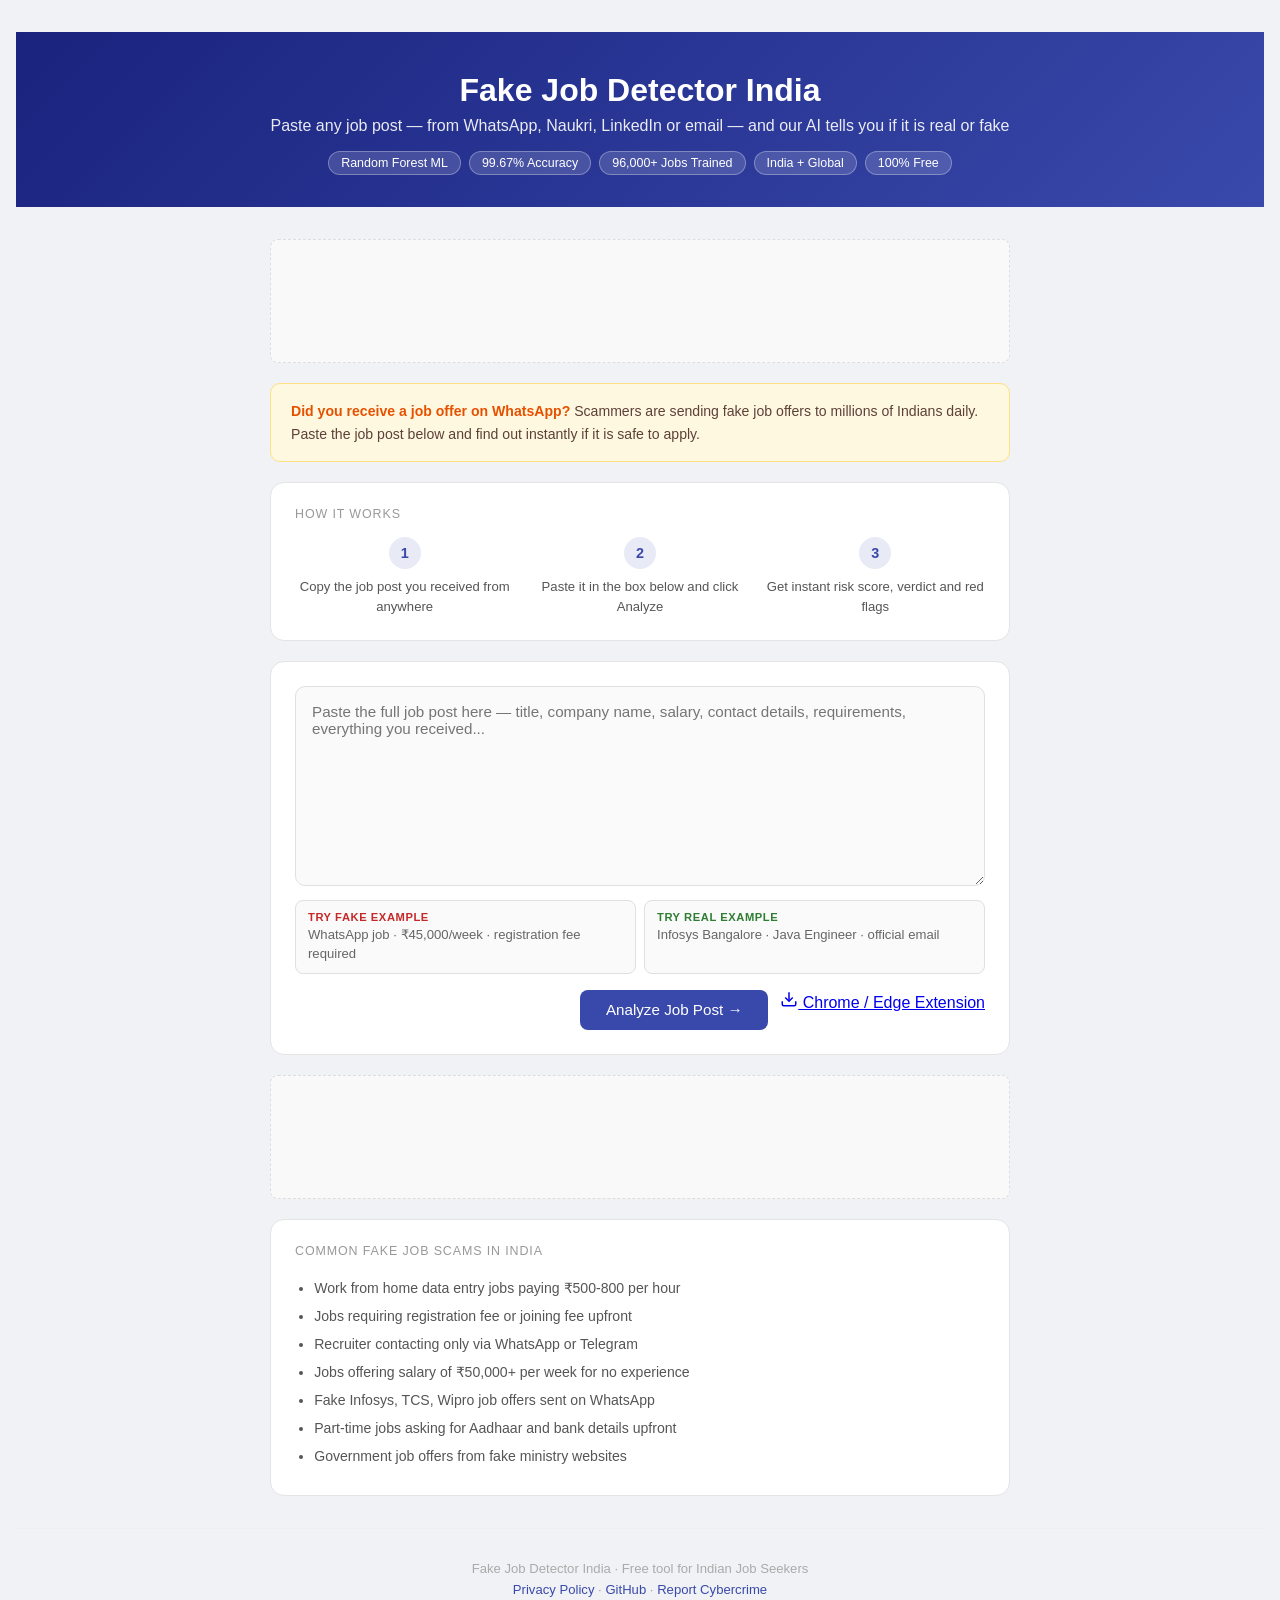
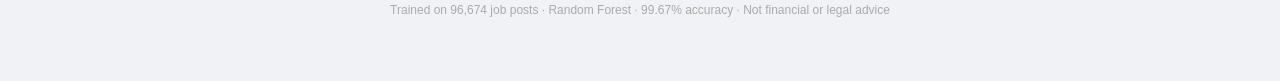
==== static/index.html @ e4d56e75 "Add Google Analytics" ====
<!DOCTYPE html>
<html lang="en">
<head>
  <meta charset="UTF-8"/>
  <meta name="viewport" content="width=device-width, initial-scale=1.0"/>
  <title>Fake Job Detector India — Check if a Job Post is Real or Fake</title>
  <meta name="description" content="Free AI tool to detect fake job posts in India. Trained on 96,000+ real job listings. Works for Naukri, LinkedIn, Indeed, WhatsApp job forwards."/>
  <meta name="keywords" content="fake job detector india, job scam checker, naukri fake job, linkedin fake job, job fraud india"/>
  <meta property="og:title" content="Fake Job Detector India"/>
  <meta property="og:description" content="Check if any job post is real or fake using Machine Learning. Free tool for Indian job seekers."/>
  <meta property="og:url" content="https://fake-job-detector-np6q.onrender.com/"/>
  <meta name="google-adsense-account" content="ca-pub-4915960792662137"/>

 <script async src="https://pagead2.googlesyndication.com/pagead/js/adsbygoogle.js?client=ca-pub-4915960792662137"
     crossorigin="anonymous"></script>
<!-- Google Analytics -->
<script async src="https://www.googletagmanager.com/gtag/js?id=G-6JYHV9CXSN"></script>
<script>
  window.dataLayer = window.dataLayer || [];
  function gtag(){dataLayer.push(arguments);}
  gtag('js', new Date());
  gtag('config', 'G-6JYHV9CXSN');
</script>
  <link rel="stylesheet" href="/static/style.css"/>

  <style>
    .site-header {
      background: linear-gradient(135deg, #1a237e 0%, #3949ab 100%);
      color: #fff;
      text-align: center;
      padding: 2.5rem 1rem 2rem;
      margin-bottom: 2rem;
    }
    .site-header h1 {
      font-size: 2rem;
      font-weight: 700;
      margin-bottom: 0.5rem;
    }
    .site-header p {
      font-size: 1rem;
      opacity: 0.9;
      margin-bottom: 1rem;
    }
    .header-badges {
      display: flex;
      flex-wrap: wrap;
      justify-content: center;
      gap: 8px;
    }
    .hbadge {
      background: rgba(255,255,255,0.15);
      border: 1px solid rgba(255,255,255,0.3);
      color: #fff;
      padding: 4px 12px;
      border-radius: 20px;
      font-size: 0.78rem;
      font-weight: 500;
    }
    .ad-slot {
      background: #f9f9f9;
      border: 1px dashed #ddd;
      border-radius: 8px;
      padding: 1rem;
      text-align: center;
      color: #bbb;
      font-size: 0.8rem;
      margin-bottom: 1.25rem;
      min-height: 100px;
      display: flex;
      align-items: center;
      justify-content: center;
    }
    .how-it-works {
      background: #fff;
      border-radius: 14px;
      padding: 1.5rem;
      margin-bottom: 1.25rem;
      border: 1px solid #e4e4e4;
    }
    .how-it-works h3 {
      font-size: 0.78rem;
      text-transform: uppercase;
      letter-spacing: 0.07em;
      color: #999;
      margin-bottom: 1rem;
      font-weight: 500;
    }
    .steps {
      display: grid;
      grid-template-columns: repeat(3, 1fr);
      gap: 1rem;
    }
    .step {
      text-align: center;
    }
    .step-num {
      width: 32px;
      height: 32px;
      background: #e8eaf6;
      color: #3949ab;
      border-radius: 50%;
      display: flex;
      align-items: center;
      justify-content: center;
      font-weight: 700;
      font-size: 0.9rem;
      margin: 0 auto 8px;
    }
    .step p {
      font-size: 0.82rem;
      color: #555;
      line-height: 1.5;
    }
    .warning-box {
      background: #fff8e1;
      border: 1px solid #ffe082;
      border-radius: 10px;
      padding: 1rem 1.25rem;
      margin-bottom: 1.25rem;
      font-size: 0.88rem;
      color: #5d4037;
      line-height: 1.6;
    }
    .warning-box strong { color: #e65100; }
    .site-footer {
      text-align: center;
      padding: 2rem 1rem;
      color: #aaa;
      font-size: 0.82rem;
      border-top: 1px solid #eee;
      margin-top: 2rem;
    }
    .site-footer a { color: #3949ab; text-decoration: none; }
    .examples-grid {
      display: grid;
      grid-template-columns: 1fr 1fr;
      gap: 8px;
      margin-top: 10px;
    }
    .example-card {
      border: 1px solid #e0e0e0;
      border-radius: 8px;
      padding: 10px 12px;
      cursor: pointer;
      font-size: 0.82rem;
      background: #fafafa;
      transition: background 0.2s;
    }
    .example-card:hover { background: #f0f2ff; border-color: #c5cae9; }
    .example-card .ex-label {
      font-size: 0.7rem;
      font-weight: 600;
      text-transform: uppercase;
      letter-spacing: 0.05em;
      margin-bottom: 3px;
    }
    .ex-fake { color: #c62828; }
    .ex-real { color: #2e7d32; }
    .example-card p { color: #666; line-height: 1.4; }
    @media (max-width: 600px) {
      .steps { grid-template-columns: 1fr; }
      .examples-grid { grid-template-columns: 1fr; }
      .site-header h1 { font-size: 1.5rem; }
    }
  </style>
</head>
<body>

  <!-- Header -->
  <div class="site-header">
    <h1>Fake Job Detector India</h1>
    <p>Paste any job post — from WhatsApp, Naukri, LinkedIn or email — and our AI tells you if it is real or fake</p>
    <div class="header-badges">
      <span class="hbadge">Random Forest ML</span>
      <span class="hbadge">99.67% Accuracy</span>
      <span class="hbadge">96,000+ Jobs Trained</span>
      <span class="hbadge">India + Global</span>
      <span class="hbadge">100% Free</span>
    </div>
  </div>

  <div class="container">

    <!-- Top Ad Slot -->
    <div class="ad-slot">
    <ins class="adsbygoogle"
     style="display:block; width:100%; min-height:90px;"
     data-ad-client="ca-pub-4915960792662137"
     data-ad-slot="4823095229"
     data-ad-format="auto"
     data-full-width-responsive="true"></ins>
<script>(adsbygoogle = window.adsbygoogle || []).push({});</script>
    </div>

    <!-- Warning box -->
    <div class="warning-box">
      <strong>Did you receive a job offer on WhatsApp?</strong> Scammers are sending fake job offers to millions of Indians daily. Paste the job post below and find out instantly if it is safe to apply.
    </div>

    <!-- How it works -->
    <div class="how-it-works">
      <h3>How it works</h3>
      <div class="steps">
        <div class="step">
          <div class="step-num">1</div>
          <p>Copy the job post you received from anywhere</p>
        </div>
        <div class="step">
          <div class="step-num">2</div>
          <p>Paste it in the box below and click Analyze</p>
        </div>
        <div class="step">
          <div class="step-num">3</div>
          <p>Get instant risk score, verdict and red flags</p>
        </div>
      </div>
    </div>

    <!-- Main input card -->
    <div class="card">
      <textarea id="jobText"
        placeholder="Paste the full job post here — title, company name, salary, contact details, requirements, everything you received..."></textarea>

      <!-- Example cards -->
      <div class="examples-grid">
        <div class="example-card" onclick="loadExample('fake')">
          <div class="ex-label ex-fake">Try fake example</div>
          <p>WhatsApp job · ₹45,000/week · registration fee required</p>
        </div>
        <div class="example-card" onclick="loadExample('real')">
          <div class="ex-label ex-real">Try real example</div>
          <p>Infosys Bangalore · Java Engineer · official email</p>
        </div>
      </div>

      <div class="btn-row">
        <button class="btn-primary" onclick="analyze()">Analyze Job Post &#8594;</button>
         <a href="/static/extension.zip" download class="ext-btn">
  <svg width="18" height="18" viewBox="0 0 24 24" fill="none" stroke="currentColor" stroke-width="2"><path d="M21 15v4a2 2 0 0 1-2 2H5a2 2 0 0 1-2-2v-4"/><polyline points="7 10 12 15 17 10"/><line x1="12" y1="15" x2="12" y2="3"/></svg>
  Chrome / Edge Extension
</a>
      </div>
    </div>

    <!-- Loading -->
    <div id="loading" class="hidden">
      <div class="spinner"></div>
      <p>Running ML model...</p>
    </div>

    <!-- Result -->
    <div id="result" class="hidden">

      <div class="score-card" id="scoreCard">
        <div class="score-circle" id="scoreCircle">
          <span id="scoreNumber">0</span>
          <small>risk</small>
        </div>
        <div class="score-info">
          <h2 id="verdict"></h2>
          <p id="verdictSub"></p>
          <p id="mlConfidence" class="ml-conf"></p>
        </div>
      </div>

      <!-- Mid Ad Slot -->
      <div class="ad-slot">

<ins class="adsbygoogle"
     style="display:block; width:100%; min-height:250px;"
     data-ad-client="ca-pub-4915960792662137"
     data-ad-slot="7372177454"
     data-ad-format="auto"
     data-full-width-responsive="true"></ins>
<script>(adsbygoogle = window.adsbygoogle || []).push({});</script>
      </div>

      <div class="card">
        <h3>Summary</h3>
        <p id="summary"></p>
      </div>

      <div class="card">
        <h3>Signals detected</h3>
        <div id="flags"></div>
      </div>

      <div class="card" id="missingCard">
        <h3>Missing from this post</h3>
        <div id="missing"></div>
      </div>

      <!-- Share buttons -->
      <div class="card">
        <h3>Help others stay safe</h3>
        <div style="display:flex; gap:10px; flex-wrap:wrap;">
          <button class="btn-secondary" onclick="shareWhatsApp()" style="flex:1;">
            Share on WhatsApp
          </button>
          <button class="btn-secondary" onclick="shareTwitter()" style="flex:1;">
            Share on Twitter
          </button>
          <button class="btn-secondary" onclick="copyLink()" style="flex:1;">
            Copy link
          </button>
        </div>
      </div>

      <!-- Report button -->
      <div style="text-align:center; margin-bottom:1rem;">
        <a href="https://cybercrime.gov.in" target="_blank"
           style="color:#c62828; font-size:0.85rem; text-decoration:none;">
          Report this job to cybercrime.gov.in &#8594;
        </a>
      </div>

    </div>

    <!-- Bottom Ad Slot -->
    <div class="ad-slot">
     <!-- Bottom Ad -->
<ins class="adsbygoogle"
     style="display:block; width:100%; min-height:90px;"
     data-ad-client="ca-pub-4915960792662137"
     data-ad-slot="7118086077"
     data-ad-format="auto"
     data-full-width-responsive="true"></ins>
<script>(adsbygoogle = window.adsbygoogle || []).push({});</script>
    </div>

    <!-- SEO content -->
    <div class="how-it-works">
      <h3>Common fake job scams in India</h3>
      <ul style="font-size:0.88rem; color:#555; line-height:2; padding-left:1.2rem;">
        <li>Work from home data entry jobs paying ₹500-800 per hour</li>
        <li>Jobs requiring registration fee or joining fee upfront</li>
        <li>Recruiter contacting only via WhatsApp or Telegram</li>
        <li>Jobs offering salary of ₹50,000+ per week for no experience</li>
        <li>Fake Infosys, TCS, Wipro job offers sent on WhatsApp</li>
        <li>Part-time jobs asking for Aadhaar and bank details upfront</li>
        <li>Government job offers from fake ministry websites</li>
      </ul>
    </div>

  </div>

  <!-- Footer -->
  <div class="site-footer">
    <p>Fake Job Detector India · Free tool for Indian Job Seekers</p>
    <p style="margin-top:6px;">
      <a href="/privacy">Privacy Policy</a> ·
      <a href="https://github.com/Amit05-M/fake-job-detector" target="_blank">GitHub</a> ·
      <a href="https://cybercrime.gov.in" target="_blank">Report Cybercrime</a>
    </p>
    <p style="margin-top:6px; font-size:0.75rem;">
      Trained on 96,674 job posts · Random Forest · 99.67% accuracy · Not financial or legal advice
    </p>


  </div>

  <script src="/static/script.js"></script>

  <script>
    function shareWhatsApp() {
      const verdict = document.getElementById('verdict').textContent;
      const score   = document.getElementById('scoreNumber').textContent;
      const text    = `I checked a job post on Fake Job Detector India — Result: ${verdict} (Risk: ${score}/100). Check any job post here: https://fake-job-detector-np6q.onrender.com`;
      window.open('https://wa.me/?text=' + encodeURIComponent(text), '_blank');
    }
    function shareTwitter() {
      const verdict = document.getElementById('verdict').textContent;
      const text    = `Just checked a job post — Result: ${verdict}. Free tool to detect fake jobs in India: https://fake-job-detector-np6q.onrender.com via @FakeJobDetector`;
      window.open('https://twitter.com/intent/tweet?text=' + encodeURIComponent(text), '_blank');
    }
    function copyLink() {
      navigator.clipboard.writeText('https://fake-job-detector-np6q.onrender.com');
      alert('Link copied! Share it with friends to keep them safe.');
    }
  </script>

</body>
</html>
---- static/style.css ----
* { margin: 0; padding: 0; box-sizing: border-box; }

body {
  font-family: -apple-system, BlinkMacSystemFont, 'Segoe UI', sans-serif;
  background: #f0f2f5;
  color: #1a1a2e;
  min-height: 100vh;
  padding: 2rem 1rem;
}

.container { max-width: 740px; margin: 0 auto; }

.header { text-align: center; margin-bottom: 2rem; }
.header h1 { font-size: 2rem; font-weight: 700; }
.header p  { color: #666; margin-top: 0.4rem; font-size: 0.95rem; }

.badges {
  display: flex; flex-wrap: wrap;
  justify-content: center; gap: 8px; margin-top: 1rem;
}
.badge {
  background: #e8eaf6; color: #3949ab;
  padding: 4px 12px; border-radius: 20px;
  font-size: 0.78rem; font-weight: 500;
}

.card {
  background: #fff; border-radius: 14px;
  padding: 1.5rem; margin-bottom: 1.25rem;
  border: 1px solid #e4e4e4;
}
.card h3 {
  font-size: 0.78rem; text-transform: uppercase;
  letter-spacing: 0.07em; color: #999;
  margin-bottom: 1rem; font-weight: 500;
}
@media (max-width: 600px) {
  .container { padding: 0 0.75rem; }
  .site-header h1 { font-size: 1.4rem; }
  .site-header p { font-size: 0.9rem; }
  ins.adsbygoogle { min-height: 60px !important; }
}
textarea {
  width: 100%; min-height: 200px; resize: vertical;
  border: 1px solid #e0e0e0; border-radius: 10px;
  padding: 1rem; font-size: 0.95rem;
  font-family: inherit; outline: none;
  background: #fafafa; color: #1a1a2e;
  transition: border 0.2s;
}
textarea:focus { border-color: #5c6bc0; background: #fff; }

.btn-row {
  display: flex; gap: 0.75rem;
  margin-top: 1rem; justify-content: flex-end;
  flex-wrap: wrap;
}
.btn-primary {
  background: #3949ab; color: #fff; border: none;
  padding: 0.7rem 1.6rem; border-radius: 8px;
  font-size: 0.95rem; cursor: pointer; font-weight: 500;
  transition: background 0.2s;
}
.btn-primary:hover { background: #283593; }

.btn-secondary {
  background: #fff; color: #3949ab;
  border: 1px solid #c5cae9; padding: 0.7rem 1.2rem;
  border-radius: 8px; font-size: 0.9rem; cursor: pointer;
  transition: background 0.2s;
}
.btn-secondary:hover { background: #f0f2ff; }

#loading { text-align: center; padding: 2rem; color: #888; }
.spinner {
  width: 36px; height: 36px; border: 3px solid #e0e0e0;
  border-top-color: #3949ab; border-radius: 50%;
  animation: spin 0.8s linear infinite; margin: 0 auto 1rem;
}
@keyframes spin { to { transform: rotate(360deg); } }

.score-card {
  display: flex; align-items: center; gap: 1.5rem;
  background: #fff; border-radius: 14px; padding: 1.5rem;
  margin-bottom: 1.25rem; border: 1px solid #e4e4e4;
}
.score-circle {
  width: 90px; height: 90px; border-radius: 50%;
  display: flex; flex-direction: column;
  align-items: center; justify-content: center;
  flex-shrink: 0; color: #fff;
}
.score-circle span { font-size: 1.8rem; font-weight: 700; line-height: 1; }
.score-circle small { font-size: 0.7rem; opacity: 0.85; margin-top: 2px; }

.score-info h2 { font-size: 1.4rem; font-weight: 700; }
.score-info p  { color: #777; font-size: 0.88rem; margin-top: 4px; }
.ml-conf { color: #3949ab !important; font-size: 0.82rem !important; margin-top: 6px !important; }

.green { background: #2e7d32; }
.amber { background: #e65100; }
.red   { background: #c62828; }

.flag-item {
  display: flex; gap: 10px; align-items: flex-start;
  padding: 10px 0; border-bottom: 1px solid #f5f5f5;
}
.flag-item:last-child { border-bottom: none; }

.flag-dot {
  width: 10px; height: 10px; border-radius: 50%;
  margin-top: 5px; flex-shrink: 0;
}
.dot-high     { background: #c62828; }
.dot-medium   { background: #e65100; }
.dot-low      { background: #f9a825; }
.dot-positive { background: #2e7d32; }

.flag-text { font-size: 0.9rem; line-height: 1.5; color: #1a1a2e; }
.flag-meta { font-size: 0.75rem; color: #bbb; margin-top: 2px; }

.missing-grid { display: flex; flex-wrap: wrap; gap: 8px; }
.missing-tag {
  background: #fafafa; border: 1px solid #eee;
  border-radius: 6px; padding: 5px 10px;
  font-size: 0.82rem; color: #888;
}

.hidden { display: none; }
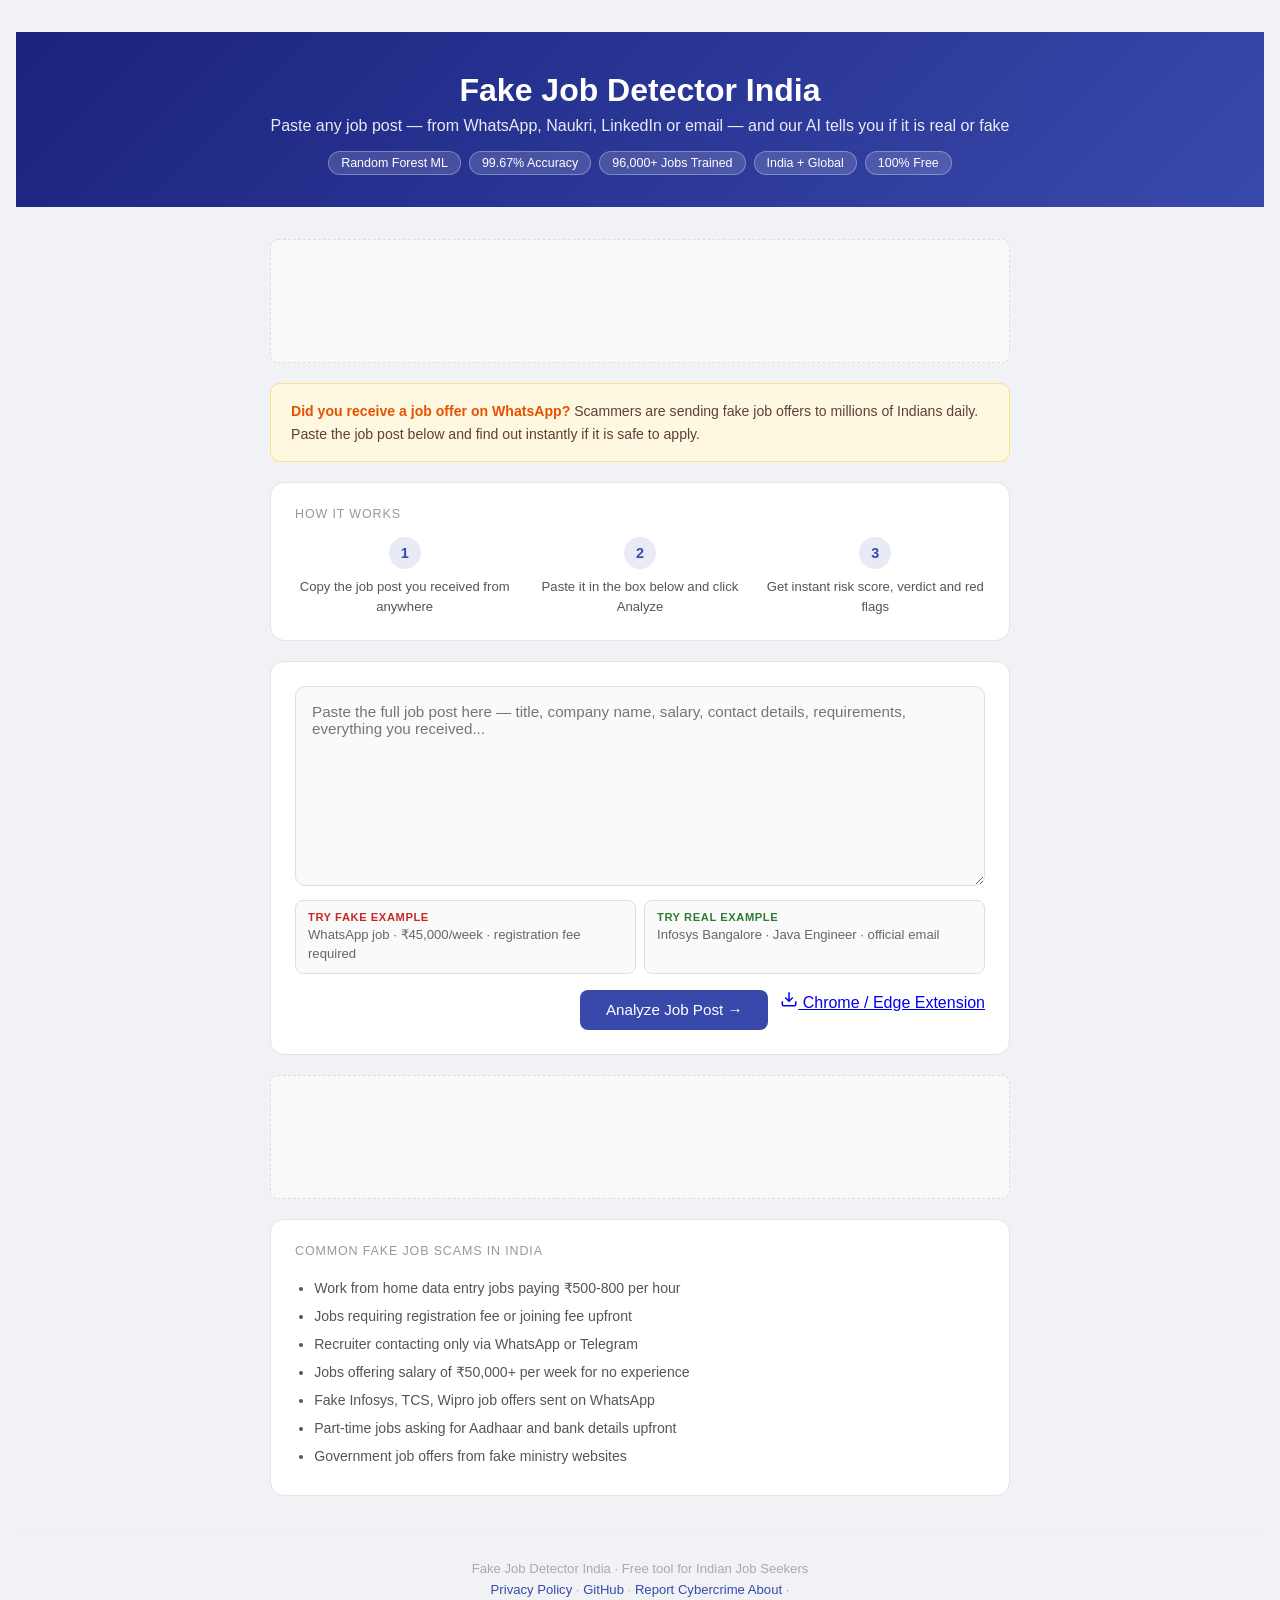
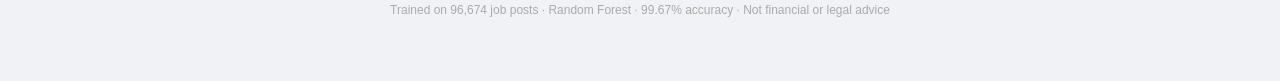
==== commit 8ab1dadc: "Fix ads.txt and keep site awake" ====
--- a/static/index.html
+++ b/static/index.html
@@ -351,6 +351,7 @@
       <a href="/privacy">Privacy Policy</a> ·
       <a href="https://github.com/Amit05-M/fake-job-detector" target="_blank">GitHub</a> ·
       <a href="https://cybercrime.gov.in" target="_blank">Report Cybercrime</a>
+      <a href="/about">About</a> &middot;
     </p>
     <p style="margin-top:6px; font-size:0.75rem;">
       Trained on 96,674 job posts · Random Forest · 99.67% accuracy · Not financial or legal advice
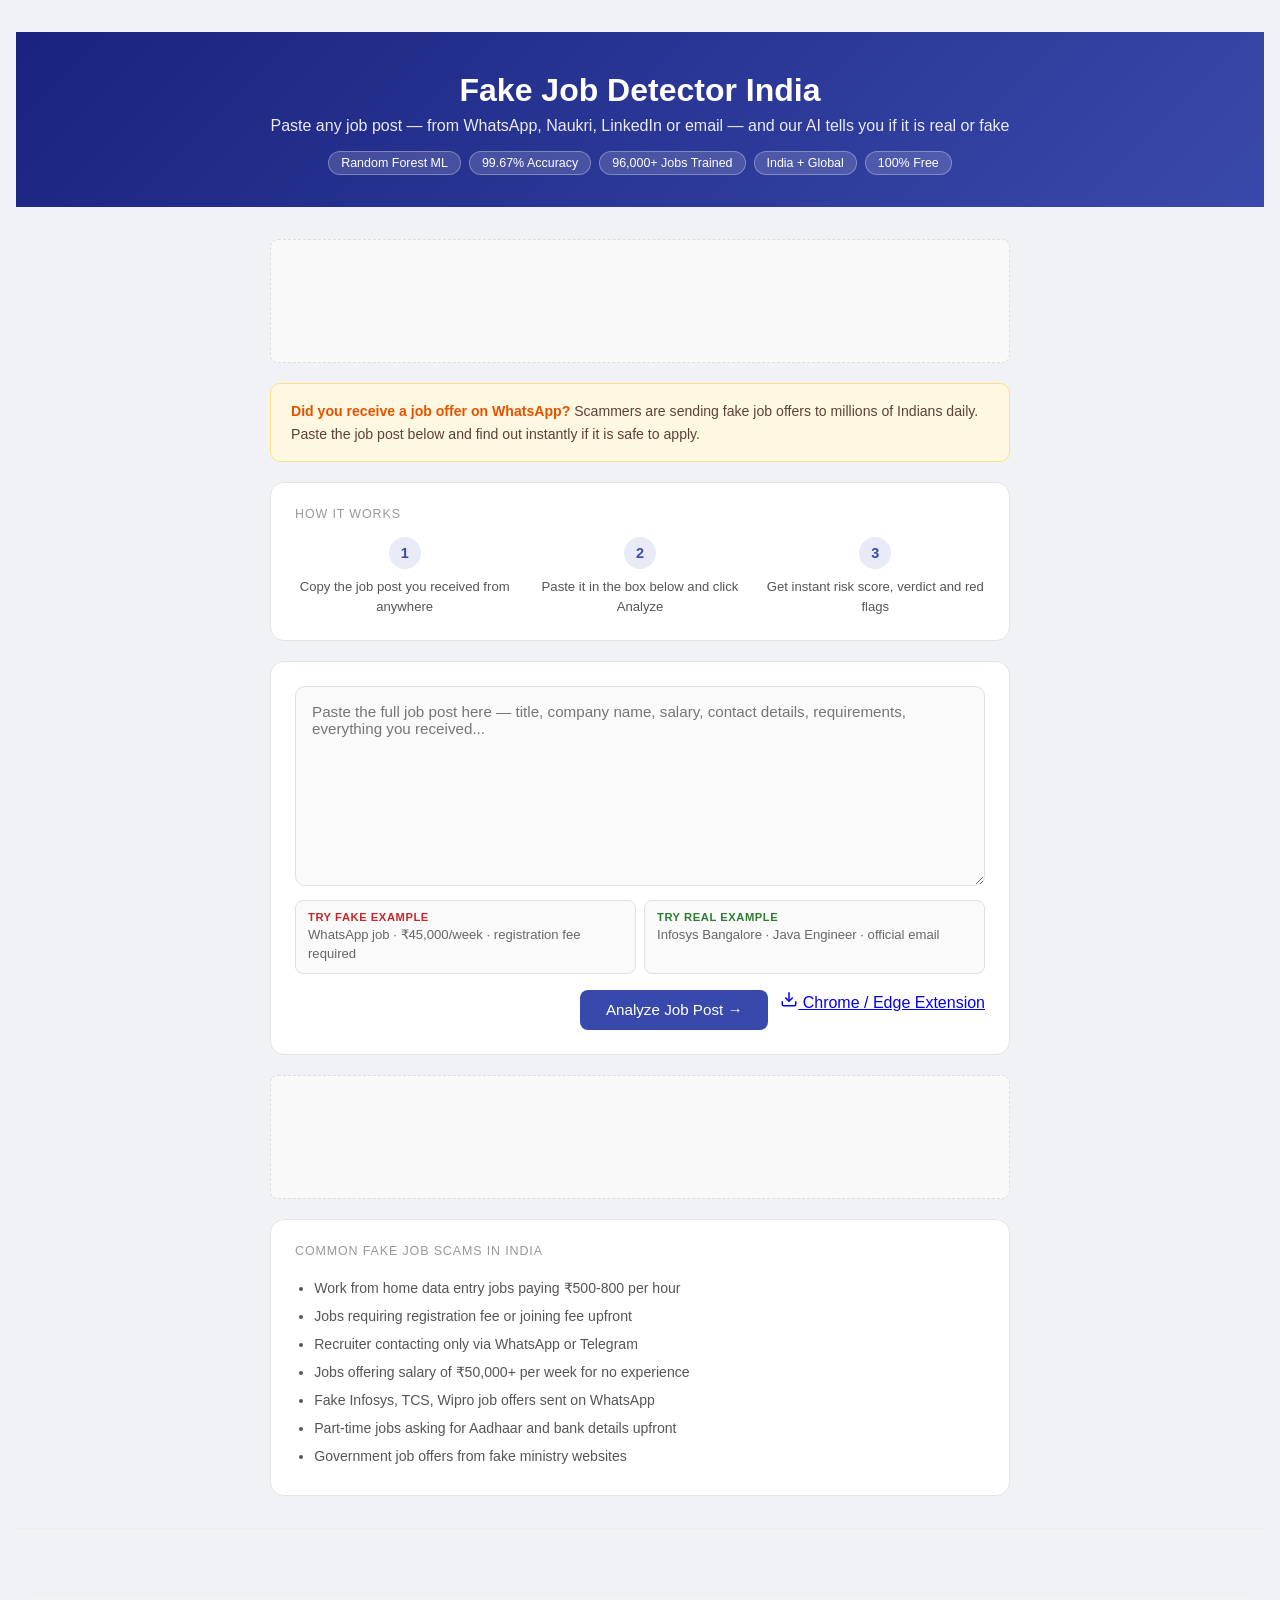
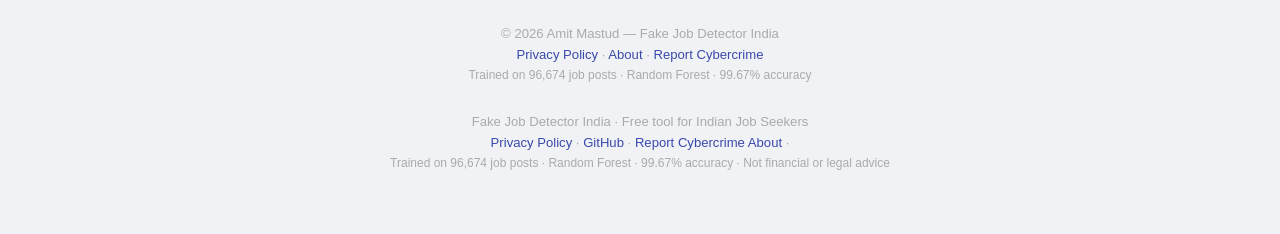
==== commit 64e07475: "Fix ads.txt and keep site awake" ====
--- a/static/index.html
+++ b/static/index.html
@@ -346,6 +346,17 @@
 
   <!-- Footer -->
   <div class="site-footer">
+    <div class="site-footer">
+  <p>&copy; 2026 Amit Mastud — Fake Job Detector India</p>
+  <p style="margin-top:6px;">
+    <a href="/privacy">Privacy Policy</a> &middot;
+    <a href="/about">About</a> &middot;
+    <a href="https://cybercrime.gov.in" target="_blank">Report Cybercrime</a>
+  </p>
+  <p style="margin-top:6px; font-size:0.75rem;">
+    Trained on 96,674 job posts &middot; Random Forest &middot; 99.67% accuracy
+  </p>
+</div>
     <p>Fake Job Detector India · Free tool for Indian Job Seekers</p>
     <p style="margin-top:6px;">
       <a href="/privacy">Privacy Policy</a> ·
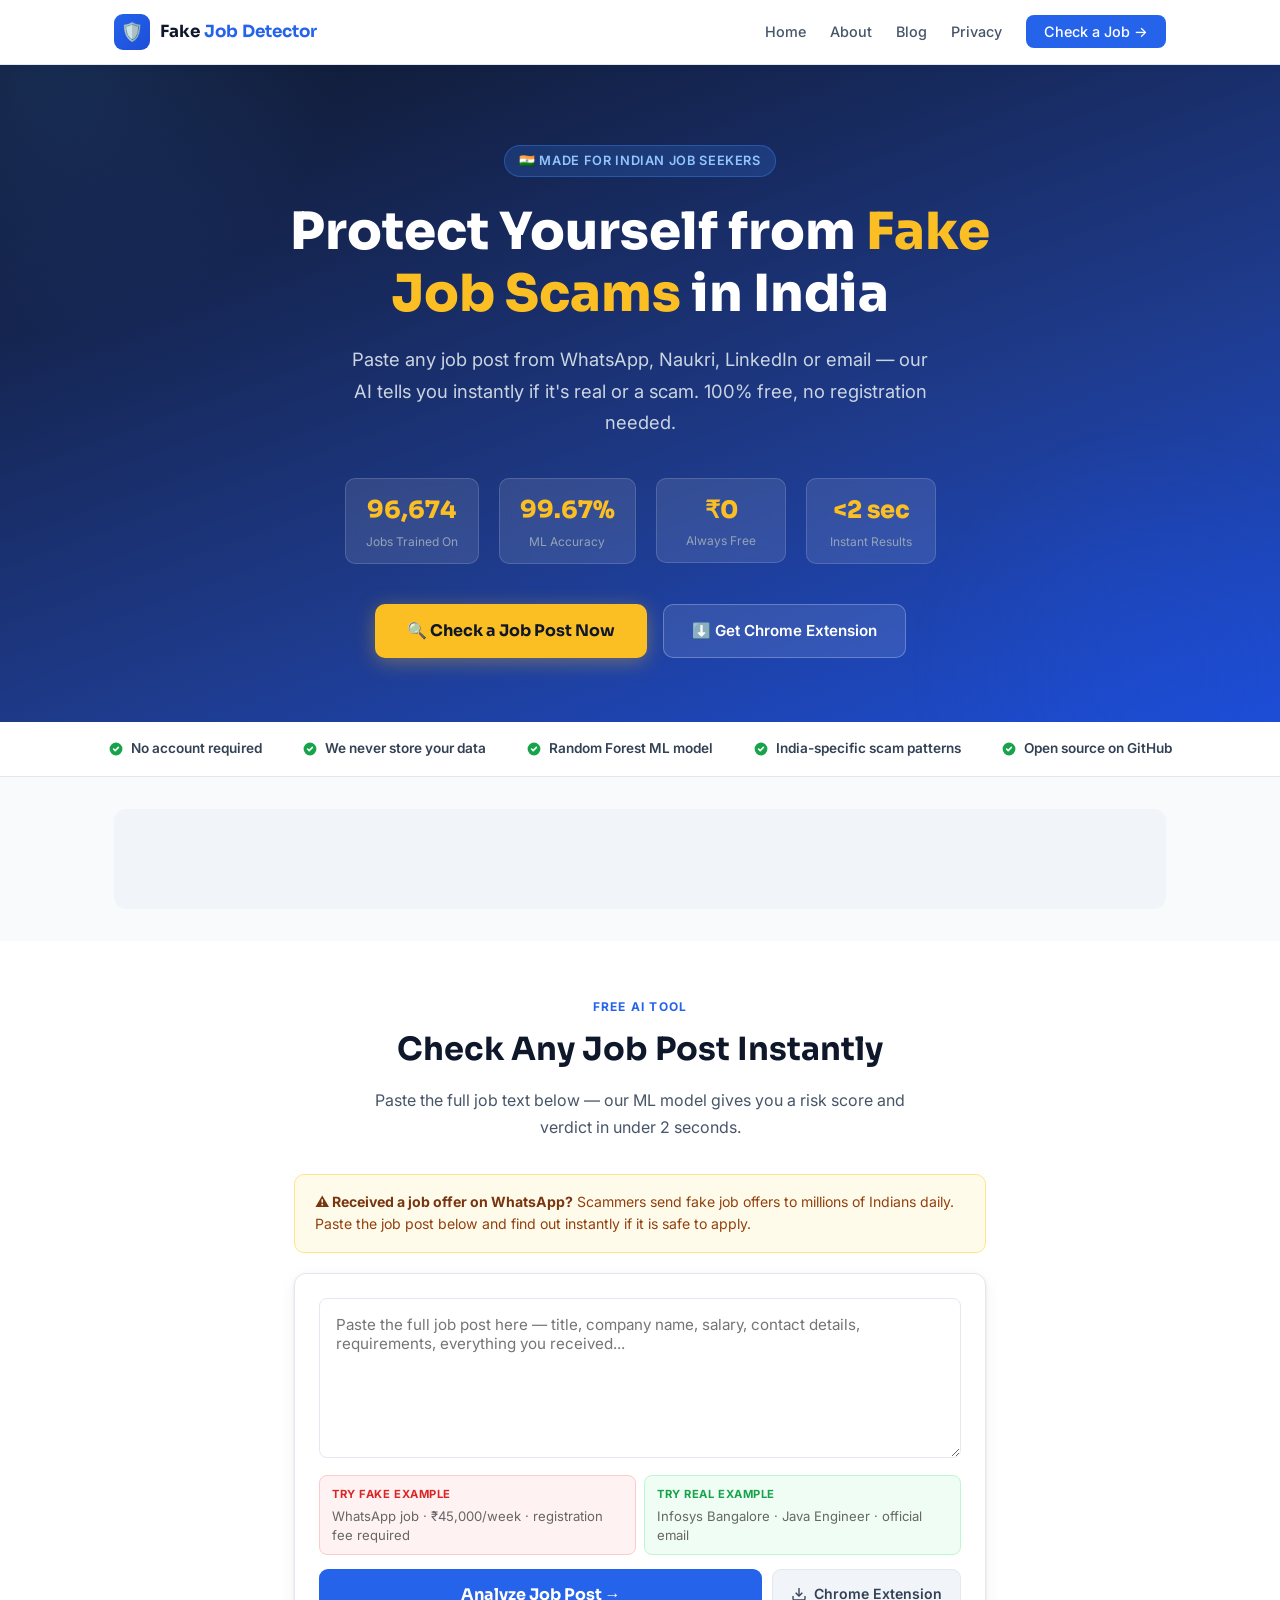
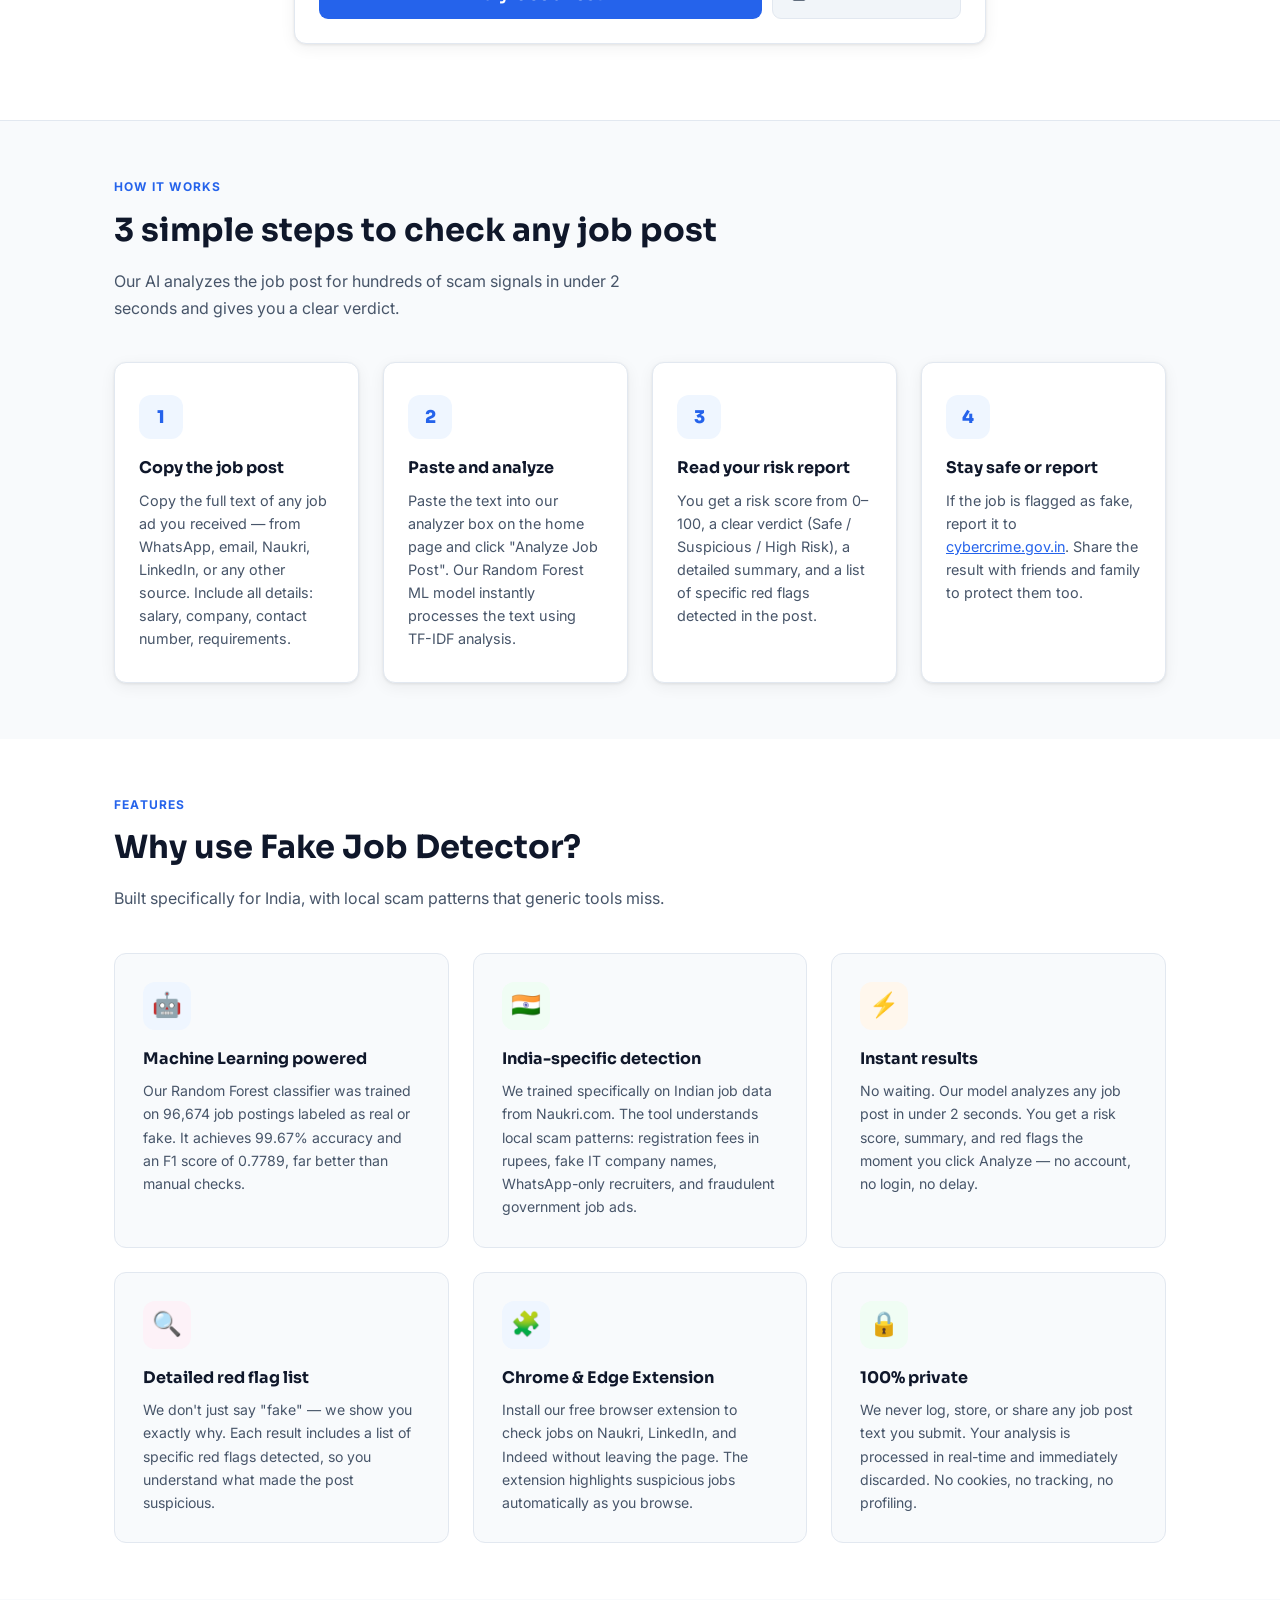
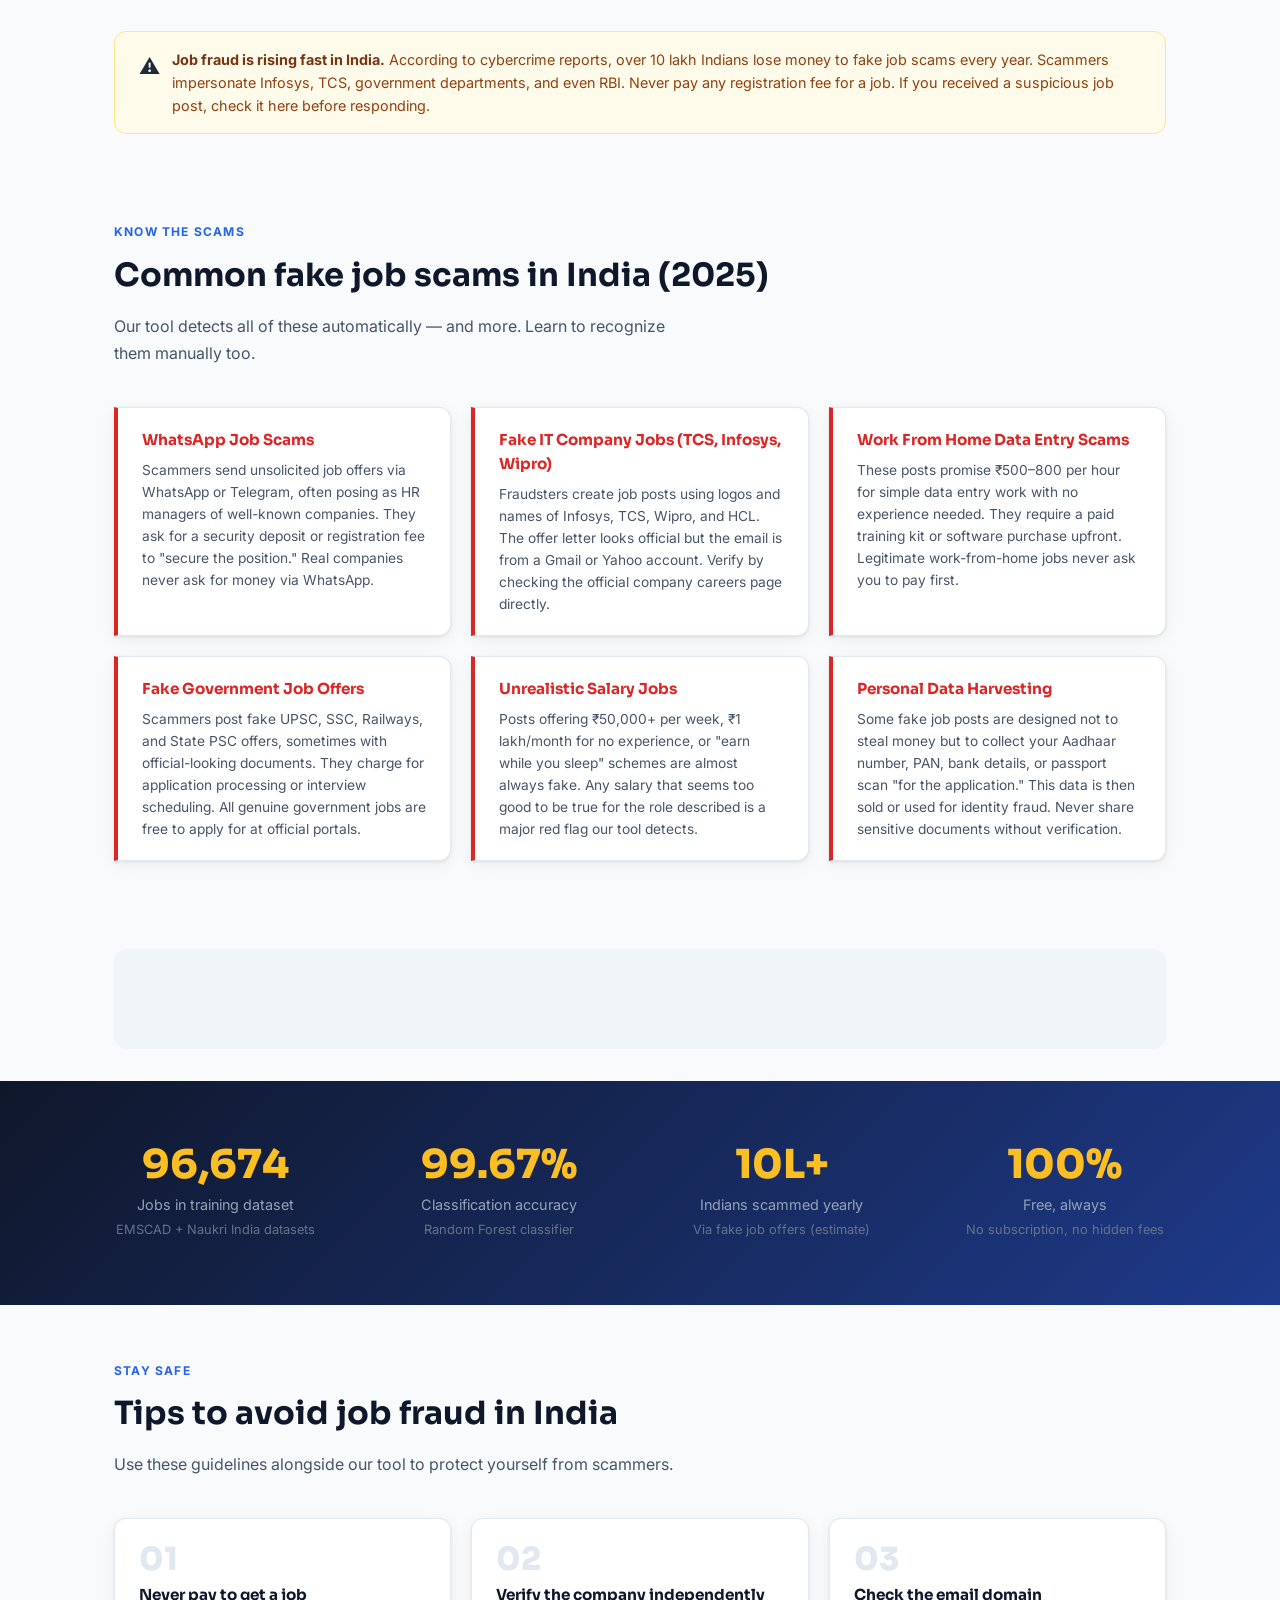
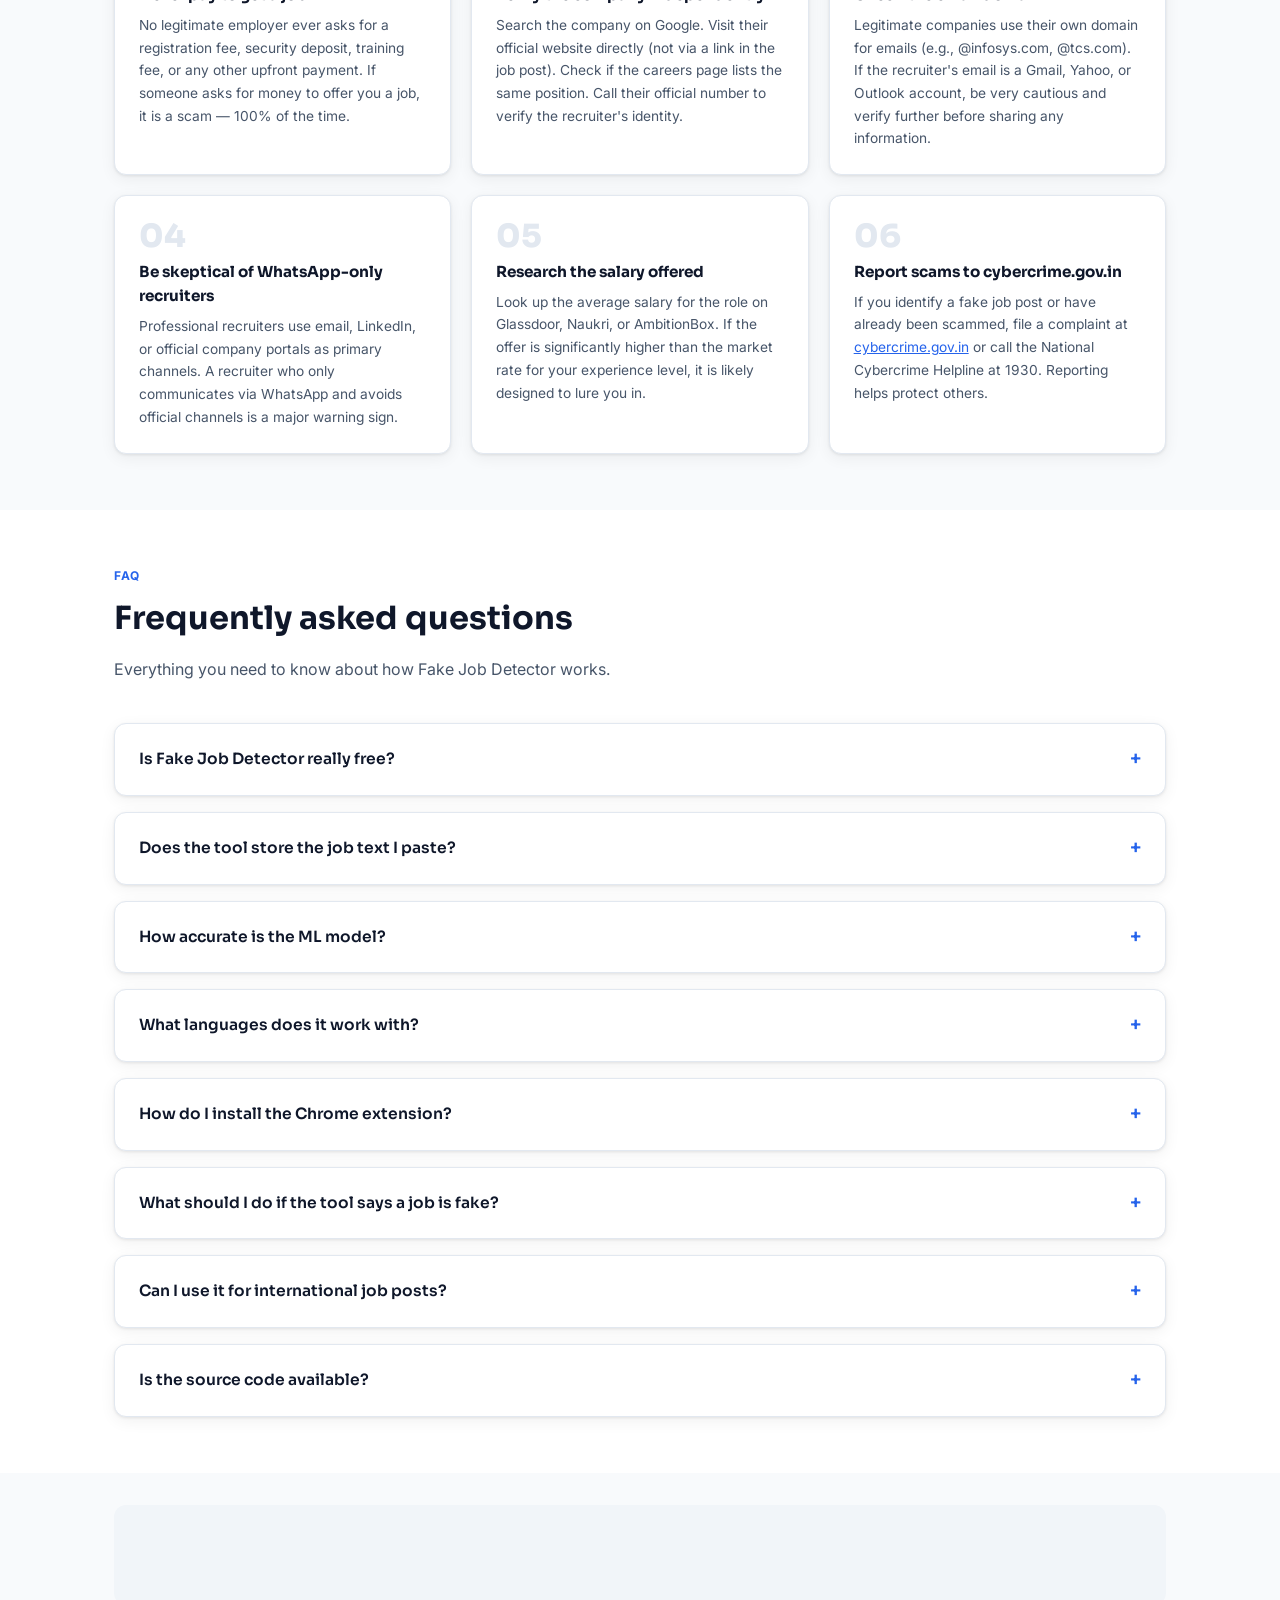
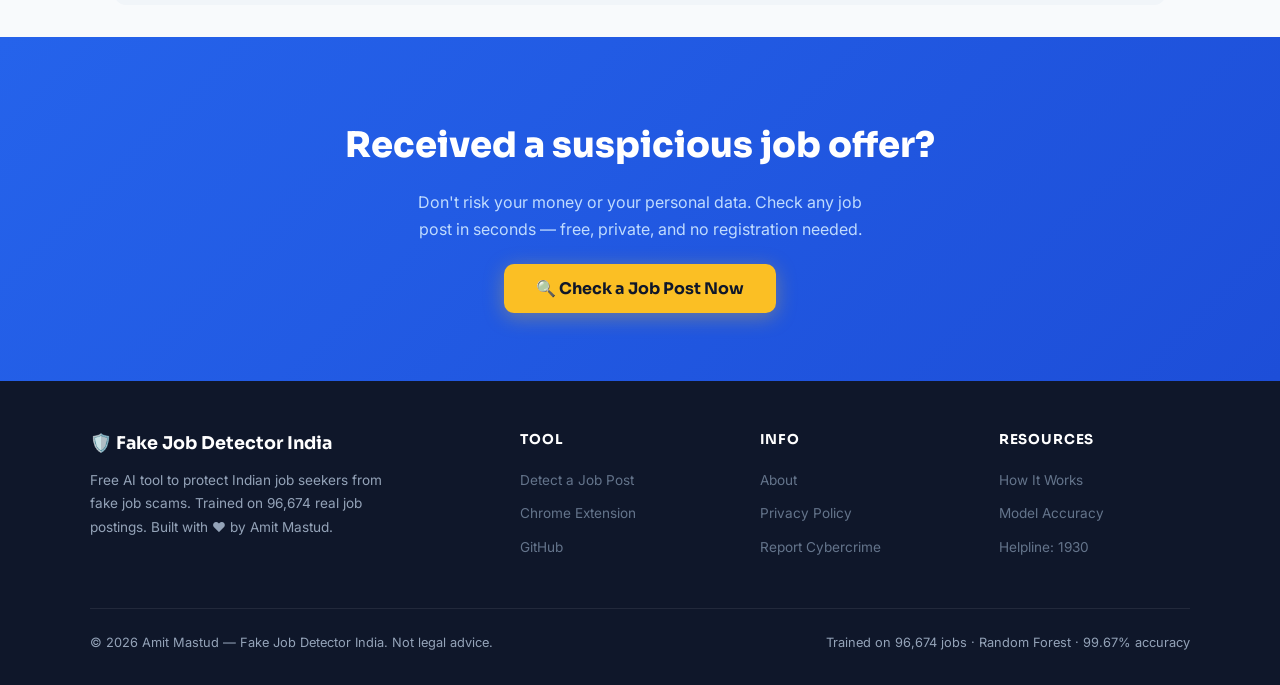
==== commit d449692a: "Initial" ====
--- a/static/index.html
+++ b/static/index.html
@@ -3,393 +3,1155 @@
 <head>
   <meta charset="UTF-8"/>
   <meta name="viewport" content="width=device-width, initial-scale=1.0"/>
-  <title>Fake Job Detector India — Check if a Job Post is Real or Fake</title>
-  <meta name="description" content="Free AI tool to detect fake job posts in India. Trained on 96,000+ real job listings. Works for Naukri, LinkedIn, Indeed, WhatsApp job forwards."/>
-  <meta name="keywords" content="fake job detector india, job scam checker, naukri fake job, linkedin fake job, job fraud india"/>
-  <meta property="og:title" content="Fake Job Detector India"/>
-  <meta property="og:description" content="Check if any job post is real or fake using Machine Learning. Free tool for Indian job seekers."/>
+  <title>Fake Job Detector India — AI Tool to Detect Fake Job Posts | Free</title>
+  <meta name="description" content="Free AI-powered tool to detect fake job posts in India. Trained on 96,674 real job listings. Instantly check if a Naukri, LinkedIn, WhatsApp or email job offer is real or a scam. 99.67% accuracy."/>
+  <meta name="keywords" content="fake job detector india, job scam checker, naukri fake job, linkedin fake job, job fraud india, whatsapp job scam, fake job post checker, job scam india 2025"/>
+  <meta name="author" content="Amit Mastud"/>
+  <meta name="robots" content="index, follow"/>
+  <link rel="canonical" href="https://fake-job-detector-np6q.onrender.com/"/>
+
+  <!-- Open Graph -->
+  <meta property="og:type" content="website"/>
+  <meta property="og:title" content="Fake Job Detector India — Check Any Job Post in Seconds"/>
+  <meta property="og:description" content="AI-powered tool trained on 96,674 jobs. Paste any job post and get instant risk score, verdict and red flags. Free forever."/>
   <meta property="og:url" content="https://fake-job-detector-np6q.onrender.com/"/>
+  <meta property="og:site_name" content="Fake Job Detector India"/>
+
+  <!-- AdSense -->
   <meta name="google-adsense-account" content="ca-pub-4915960792662137"/>
-
- <script async src="https://pagead2.googlesyndication.com/pagead/js/adsbygoogle.js?client=ca-pub-4915960792662137"
-     crossorigin="anonymous"></script>
-<!-- Google Analytics -->
-<script async src="https://www.googletagmanager.com/gtag/js?id=G-6JYHV9CXSN"></script>
-<script>
-  window.dataLayer = window.dataLayer || [];
-  function gtag(){dataLayer.push(arguments);}
-  gtag('js', new Date());
-  gtag('config', 'G-6JYHV9CXSN');
-</script>
-  <link rel="stylesheet" href="/static/style.css"/>
+  <script async src="https://pagead2.googlesyndication.com/pagead/js/adsbygoogle.js?client=ca-pub-4915960792662137" crossorigin="anonymous"></script>
+
+  <!-- Google Analytics -->
+  <script async src="https://www.googletagmanager.com/gtag/js?id=G-6JYHV9CXSN"></script>
+  <script>
+    window.dataLayer = window.dataLayer || [];
+    function gtag(){dataLayer.push(arguments);}
+    gtag('js', new Date());
+    gtag('config', 'G-6JYHV9CXSN');
+  </script>
+
+  <!-- Fonts -->
+  <link rel="preconnect" href="https://fonts.googleapis.com">
+  <link href="https://fonts.googleapis.com/css2?family=Sora:wght@400;500;600;700;800&family=Inter:wght@400;500;600&display=swap" rel="stylesheet">
 
   <style>
-    .site-header {
-      background: linear-gradient(135deg, #1a237e 0%, #3949ab 100%);
+    *, *::before, *::after { box-sizing: border-box; margin: 0; padding: 0; }
+
+    :root {
+      --navy: #0f172a;
+      --blue: #2563eb;
+      --blue-light: #3b82f6;
+      --blue-pale: #eff6ff;
+      --red: #dc2626;
+      --red-pale: #fef2f2;
+      --green: #16a34a;
+      --green-pale: #f0fdf4;
+      --yellow: #d97706;
+      --yellow-pale: #fffbeb;
+      --gray-50: #f8fafc;
+      --gray-100: #f1f5f9;
+      --gray-200: #e2e8f0;
+      --gray-400: #94a3b8;
+      --gray-600: #475569;
+      --gray-700: #334155;
+      --gray-800: #1e293b;
+      --radius: 12px;
+      --shadow: 0 1px 3px rgba(0,0,0,0.08), 0 4px 16px rgba(0,0,0,0.06);
+      --shadow-lg: 0 4px 6px rgba(0,0,0,0.05), 0 10px 40px rgba(0,0,0,0.1);
+    }
+
+    body {
+      font-family: 'Inter', sans-serif;
+      background: var(--gray-50);
+      color: var(--gray-800);
+      line-height: 1.6;
+      font-size: 16px;
+    }
+
+    /* ─── NAV ─── */
+    nav {
+      background: #fff;
+      border-bottom: 1px solid var(--gray-200);
+      position: sticky;
+      top: 0;
+      z-index: 100;
+      box-shadow: 0 1px 8px rgba(0,0,0,0.06);
+    }
+    .nav-inner {
+      max-width: 1100px;
+      margin: 0 auto;
+      padding: 0 1.5rem;
+      height: 64px;
+      display: flex;
+      align-items: center;
+      justify-content: space-between;
+    }
+    .nav-logo {
+      display: flex;
+      align-items: center;
+      gap: 10px;
+      text-decoration: none;
+    }
+    .nav-logo-icon {
+      width: 36px;
+      height: 36px;
+      background: linear-gradient(135deg, var(--blue), #1d4ed8);
+      border-radius: 9px;
+      display: flex;
+      align-items: center;
+      justify-content: center;
+      font-size: 18px;
+    }
+    .nav-logo-text {
+      font-family: 'Sora', sans-serif;
+      font-size: 1.05rem;
+      font-weight: 700;
+      color: var(--navy);
+      line-height: 1.2;
+    }
+    .nav-logo-text span { color: var(--blue); }
+    .nav-links {
+      display: flex;
+      align-items: center;
+      gap: 1.5rem;
+      list-style: none;
+    }
+    .nav-links a {
+      text-decoration: none;
+      font-size: 0.9rem;
+      font-weight: 500;
+      color: var(--gray-600);
+      transition: color 0.2s;
+    }
+    .nav-links a:hover { color: var(--blue); }
+    .nav-cta {
+      background: var(--blue);
+      color: #fff !important;
+      padding: 8px 18px;
+      border-radius: 8px;
+      transition: background 0.2s !important;
+    }
+    .nav-cta:hover { background: #1d4ed8 !important; }
+
+    /* ─── HERO ─── */
+    .hero {
+      background: linear-gradient(160deg, #0f172a 0%, #1e3a8a 60%, #1d4ed8 100%);
       color: #fff;
+      padding: 5rem 1.5rem 4rem;
       text-align: center;
-      padding: 2.5rem 1rem 2rem;
-      margin-bottom: 2rem;
-    }
-    .site-header h1 {
-      font-size: 2rem;
-      font-weight: 700;
-      margin-bottom: 0.5rem;
-    }
-    .site-header p {
-      font-size: 1rem;
-      opacity: 0.9;
-      margin-bottom: 1rem;
-    }
-    .header-badges {
+      position: relative;
+      overflow: hidden;
+    }
+    .hero::before {
+      content: '';
+      position: absolute;
+      top: -50%;
+      left: -20%;
+      width: 600px;
+      height: 600px;
+      background: radial-gradient(circle, rgba(59,130,246,0.2) 0%, transparent 70%);
+      pointer-events: none;
+    }
+    .hero::after {
+      content: '';
+      position: absolute;
+      bottom: -30%;
+      right: -10%;
+      width: 500px;
+      height: 500px;
+      background: radial-gradient(circle, rgba(29,78,216,0.25) 0%, transparent 70%);
+      pointer-events: none;
+    }
+    .hero-badge {
+      display: inline-flex;
+      align-items: center;
+      gap: 6px;
+      background: rgba(59,130,246,0.2);
+      border: 1px solid rgba(59,130,246,0.4);
+      color: #93c5fd;
+      font-size: 0.8rem;
+      font-weight: 600;
+      padding: 5px 14px;
+      border-radius: 20px;
+      margin-bottom: 1.5rem;
+      letter-spacing: 0.05em;
+      text-transform: uppercase;
+    }
+    .hero h1 {
+      font-family: 'Sora', sans-serif;
+      font-size: clamp(2rem, 5vw, 3.2rem);
+      font-weight: 800;
+      line-height: 1.2;
+      margin-bottom: 1.25rem;
+      max-width: 780px;
+      margin-left: auto;
+      margin-right: auto;
+    }
+    .hero h1 span { color: #fbbf24; }
+    .hero-sub {
+      font-size: clamp(1rem, 2vw, 1.15rem);
+      color: #cbd5e1;
+      max-width: 580px;
+      margin: 0 auto 2.5rem;
+      line-height: 1.7;
+    }
+    .hero-stats {
       display: flex;
       flex-wrap: wrap;
       justify-content: center;
-      gap: 8px;
-    }
-    .hbadge {
-      background: rgba(255,255,255,0.15);
-      border: 1px solid rgba(255,255,255,0.3);
+      gap: 1.25rem;
+      margin-bottom: 2.5rem;
+    }
+    .hero-stat {
+      background: rgba(255,255,255,0.1);
+      backdrop-filter: blur(8px);
+      border: 1px solid rgba(255,255,255,0.15);
+      border-radius: 10px;
+      padding: 0.75rem 1.25rem;
+      min-width: 130px;
+    }
+    .hero-stat-num {
+      font-family: 'Sora', sans-serif;
+      font-size: 1.5rem;
+      font-weight: 800;
+      color: #fbbf24;
+    }
+    .hero-stat-label {
+      font-size: 0.75rem;
+      color: #94a3b8;
+      margin-top: 2px;
+    }
+    .hero-btn-group {
+      display: flex;
+      flex-wrap: wrap;
+      gap: 1rem;
+      justify-content: center;
+    }
+    .btn-hero-primary {
+      background: #fbbf24;
+      color: #0f172a;
+      font-family: 'Sora', sans-serif;
+      font-weight: 700;
+      font-size: 1rem;
+      padding: 14px 32px;
+      border-radius: 10px;
+      text-decoration: none;
+      transition: transform 0.2s, box-shadow 0.2s;
+      box-shadow: 0 4px 20px rgba(251,191,36,0.35);
+    }
+    .btn-hero-primary:hover { transform: translateY(-2px); box-shadow: 0 6px 28px rgba(251,191,36,0.45); }
+    .btn-hero-secondary {
+      background: rgba(255,255,255,0.1);
       color: #fff;
-      padding: 4px 12px;
-      border-radius: 20px;
-      font-size: 0.78rem;
-      font-weight: 500;
-    }
+      font-weight: 600;
+      font-size: 0.95rem;
+      padding: 14px 28px;
+      border-radius: 10px;
+      text-decoration: none;
+      border: 1px solid rgba(255,255,255,0.25);
+      transition: background 0.2s;
+    }
+    .btn-hero-secondary:hover { background: rgba(255,255,255,0.18); }
+
+    /* ─── MAIN CONTENT ─── */
+    .page-wrap {
+      max-width: 1100px;
+      margin: 0 auto;
+      padding: 0 1.5rem;
+    }
+
+    section { padding: 3.5rem 0; }
+
+    .section-label {
+      font-size: 0.75rem;
+      font-weight: 700;
+      letter-spacing: 0.1em;
+      text-transform: uppercase;
+      color: var(--blue);
+      margin-bottom: 0.5rem;
+    }
+    .section-title {
+      font-family: 'Sora', sans-serif;
+      font-size: clamp(1.5rem, 3vw, 2rem);
+      font-weight: 700;
+      color: var(--navy);
+      margin-bottom: 0.75rem;
+    }
+    .section-sub {
+      color: var(--gray-600);
+      font-size: 1rem;
+      max-width: 560px;
+      line-height: 1.7;
+    }
+
+    /* ─── TRUST BADGES ─── */
+    .trust-bar {
+      background: #fff;
+      border-bottom: 1px solid var(--gray-200);
+      padding: 1rem 1.5rem;
+    }
+    .trust-bar-inner {
+      max-width: 1100px;
+      margin: 0 auto;
+      display: flex;
+      flex-wrap: wrap;
+      gap: 1rem 2.5rem;
+      justify-content: center;
+      align-items: center;
+    }
+    .trust-item {
+      display: flex;
+      align-items: center;
+      gap: 7px;
+      font-size: 0.85rem;
+      font-weight: 600;
+      color: var(--gray-700);
+    }
+    .trust-item svg { color: var(--green); }
+
+    /* ─── HOW IT WORKS ─── */
+    .steps-grid {
+      display: grid;
+      grid-template-columns: repeat(auto-fit, minmax(220px, 1fr));
+      gap: 1.5rem;
+      margin-top: 2.5rem;
+    }
+    .step-card {
+      background: #fff;
+      border: 1px solid var(--gray-200);
+      border-radius: var(--radius);
+      padding: 2rem 1.5rem;
+      position: relative;
+      box-shadow: var(--shadow);
+      transition: transform 0.2s, box-shadow 0.2s;
+    }
+    .step-card:hover { transform: translateY(-3px); box-shadow: var(--shadow-lg); }
+    .step-num {
+      width: 44px;
+      height: 44px;
+      background: var(--blue-pale);
+      color: var(--blue);
+      border-radius: 12px;
+      display: flex;
+      align-items: center;
+      justify-content: center;
+      font-family: 'Sora', sans-serif;
+      font-weight: 800;
+      font-size: 1.1rem;
+      margin-bottom: 1rem;
+    }
+    .step-card h3 {
+      font-family: 'Sora', sans-serif;
+      font-weight: 700;
+      color: var(--navy);
+      margin-bottom: 0.5rem;
+      font-size: 1rem;
+    }
+    .step-card p { font-size: 0.9rem; color: var(--gray-600); line-height: 1.6; }
+
+    /* ─── FEATURES ─── */
+    .features-section { background: #fff; }
+    .features-grid {
+      display: grid;
+      grid-template-columns: repeat(auto-fit, minmax(280px, 1fr));
+      gap: 1.5rem;
+      margin-top: 2.5rem;
+    }
+    .feature-card {
+      border: 1px solid var(--gray-200);
+      border-radius: var(--radius);
+      padding: 1.75rem;
+      background: var(--gray-50);
+      transition: border-color 0.2s, box-shadow 0.2s;
+    }
+    .feature-card:hover { border-color: var(--blue-light); box-shadow: 0 0 0 3px rgba(59,130,246,0.07); }
+    .feature-icon {
+      width: 48px;
+      height: 48px;
+      border-radius: 12px;
+      display: flex;
+      align-items: center;
+      justify-content: center;
+      font-size: 1.5rem;
+      margin-bottom: 1rem;
+    }
+    .feature-card h3 {
+      font-family: 'Sora', sans-serif;
+      font-weight: 700;
+      color: var(--navy);
+      font-size: 1rem;
+      margin-bottom: 0.5rem;
+    }
+    .feature-card p { font-size: 0.88rem; color: var(--gray-600); line-height: 1.65; }
+
+    /* ─── SCAM TYPES ─── */
+    .scam-grid {
+      display: grid;
+      grid-template-columns: repeat(auto-fit, minmax(280px, 1fr));
+      gap: 1.25rem;
+      margin-top: 2.5rem;
+    }
+    .scam-card {
+      background: #fff;
+      border: 1px solid var(--gray-200);
+      border-left: 4px solid var(--red);
+      border-radius: 0 var(--radius) var(--radius) 0;
+      padding: 1.25rem 1.5rem;
+      box-shadow: var(--shadow);
+    }
+    .scam-card h4 {
+      font-family: 'Sora', sans-serif;
+      font-weight: 700;
+      color: var(--red);
+      font-size: 0.95rem;
+      margin-bottom: 0.4rem;
+    }
+    .scam-card p { font-size: 0.86rem; color: var(--gray-600); line-height: 1.6; }
+
+    /* ─── STATS SECTION ─── */
+    .stats-section {
+      background: linear-gradient(135deg, var(--navy) 0%, #1e3a8a 100%);
+      color: #fff;
+      padding: 4rem 1.5rem;
+    }
+    .stats-grid {
+      max-width: 1100px;
+      margin: 0 auto;
+      display: grid;
+      grid-template-columns: repeat(auto-fit, minmax(200px, 1fr));
+      gap: 2rem;
+      text-align: center;
+    }
+    .stat-item {}
+    .stat-num {
+      font-family: 'Sora', sans-serif;
+      font-size: 2.5rem;
+      font-weight: 800;
+      color: #fbbf24;
+      line-height: 1;
+      margin-bottom: 0.5rem;
+    }
+    .stat-label { font-size: 0.9rem; color: #94a3b8; }
+    .stat-desc { font-size: 0.8rem; color: #64748b; margin-top: 0.25rem; }
+
+    /* ─── FAQ ─── */
+    .faq-list { margin-top: 2.5rem; display: flex; flex-direction: column; gap: 1rem; }
+    .faq-item {
+      background: #fff;
+      border: 1px solid var(--gray-200);
+      border-radius: var(--radius);
+      overflow: hidden;
+      box-shadow: var(--shadow);
+    }
+    .faq-q {
+      padding: 1.25rem 1.5rem;
+      font-family: 'Sora', sans-serif;
+      font-weight: 600;
+      color: var(--navy);
+      font-size: 0.97rem;
+      cursor: pointer;
+      display: flex;
+      justify-content: space-between;
+      align-items: center;
+      gap: 1rem;
+    }
+    .faq-q:hover { background: var(--gray-50); }
+    .faq-icon { font-size: 1.2rem; color: var(--blue); transition: transform 0.2s; flex-shrink: 0; }
+    .faq-a {
+      display: none;
+      padding: 0 1.5rem 1.25rem;
+      font-size: 0.92rem;
+      color: var(--gray-600);
+      line-height: 1.75;
+      border-top: 1px solid var(--gray-100);
+    }
+    .faq-item.open .faq-a { display: block; }
+    .faq-item.open .faq-icon { transform: rotate(45deg); }
+
+    /* ─── TIPS SECTION ─── */
+    .tips-grid {
+      display: grid;
+      grid-template-columns: repeat(auto-fit, minmax(260px, 1fr));
+      gap: 1.25rem;
+      margin-top: 2.5rem;
+    }
+    .tip-card {
+      background: #fff;
+      border: 1px solid var(--gray-200);
+      border-radius: var(--radius);
+      padding: 1.5rem;
+      box-shadow: var(--shadow);
+    }
+    .tip-num {
+      font-family: 'Sora', sans-serif;
+      font-size: 2rem;
+      font-weight: 800;
+      color: var(--gray-200);
+      line-height: 1;
+      margin-bottom: 0.5rem;
+    }
+    .tip-card h4 {
+      font-family: 'Sora', sans-serif;
+      font-weight: 700;
+      color: var(--navy);
+      font-size: 0.95rem;
+      margin-bottom: 0.4rem;
+    }
+    .tip-card p { font-size: 0.86rem; color: var(--gray-600); line-height: 1.65; }
+
+    /* ─── AD SLOTS ─── */
     .ad-slot {
-      background: #f9f9f9;
-      border: 1px dashed #ddd;
-      border-radius: 8px;
-      padding: 1rem;
+      background: var(--gray-100);
+      border: 1px dashed var(--gray-300);
+      border-radius: var(--radius);
+      min-height: 100px;
+      display: flex;
+      align-items: center;
+      justify-content: center;
+      margin: 2rem 0;
+    }
+
+    /* ─── CTA SECTION ─── */
+    .cta-section {
+      background: linear-gradient(135deg, var(--blue) 0%, #1d4ed8 100%);
+      color: #fff;
+      padding: 5rem 1.5rem;
       text-align: center;
-      color: #bbb;
+    }
+    .cta-section h2 {
+      font-family: 'Sora', sans-serif;
+      font-size: clamp(1.6rem, 3vw, 2.2rem);
+      font-weight: 800;
+      margin-bottom: 1rem;
+    }
+    .cta-section p {
+      font-size: 1rem;
+      color: #bfdbfe;
+      max-width: 480px;
+      margin: 0 auto 2rem;
+      line-height: 1.7;
+    }
+
+    /* ─── FOOTER ─── */
+    footer {
+      background: var(--navy);
+      color: #94a3b8;
+      padding: 3rem 1.5rem 2rem;
+    }
+    .footer-inner {
+      max-width: 1100px;
+      margin: 0 auto;
+    }
+    .footer-grid {
+      display: grid;
+      grid-template-columns: 2fr 1fr 1fr 1fr;
+      gap: 3rem;
+      margin-bottom: 3rem;
+    }
+    .footer-brand h3 {
+      font-family: 'Sora', sans-serif;
+      font-size: 1.1rem;
+      font-weight: 700;
+      color: #fff;
+      margin-bottom: 0.75rem;
+    }
+    .footer-brand p { font-size: 0.85rem; line-height: 1.7; max-width: 300px; }
+    .footer-col h4 {
+      font-family: 'Sora', sans-serif;
+      font-size: 0.85rem;
+      font-weight: 700;
+      color: #fff;
+      margin-bottom: 1rem;
+      text-transform: uppercase;
+      letter-spacing: 0.06em;
+    }
+    .footer-col ul { list-style: none; display: flex; flex-direction: column; gap: 0.5rem; }
+    .footer-col a { font-size: 0.85rem; color: #64748b; text-decoration: none; transition: color 0.2s; }
+    .footer-col a:hover { color: #93c5fd; }
+    .footer-bottom {
+      border-top: 1px solid rgba(255,255,255,0.08);
+      padding-top: 1.5rem;
+      display: flex;
+      justify-content: space-between;
+      align-items: center;
+      flex-wrap: wrap;
+      gap: 0.75rem;
       font-size: 0.8rem;
-      margin-bottom: 1.25rem;
-      min-height: 100px;
-      display: flex;
-      align-items: center;
-      justify-content: center;
-    }
-    .how-it-works {
-      background: #fff;
-      border-radius: 14px;
-      padding: 1.5rem;
-      margin-bottom: 1.25rem;
-      border: 1px solid #e4e4e4;
-    }
-    .how-it-works h3 {
-      font-size: 0.78rem;
-      text-transform: uppercase;
-      letter-spacing: 0.07em;
-      color: #999;
-      margin-bottom: 1rem;
-      font-weight: 500;
-    }
-    .steps {
-      display: grid;
-      grid-template-columns: repeat(3, 1fr);
-      gap: 1rem;
-    }
-    .step {
-      text-align: center;
-    }
-    .step-num {
-      width: 32px;
-      height: 32px;
-      background: #e8eaf6;
-      color: #3949ab;
-      border-radius: 50%;
-      display: flex;
-      align-items: center;
-      justify-content: center;
-      font-weight: 700;
-      font-size: 0.9rem;
-      margin: 0 auto 8px;
-    }
-    .step p {
-      font-size: 0.82rem;
-      color: #555;
-      line-height: 1.5;
-    }
-    .warning-box {
-      background: #fff8e1;
-      border: 1px solid #ffe082;
-      border-radius: 10px;
-      padding: 1rem 1.25rem;
-      margin-bottom: 1.25rem;
-      font-size: 0.88rem;
-      color: #5d4037;
-      line-height: 1.6;
-    }
-    .warning-box strong { color: #e65100; }
-    .site-footer {
-      text-align: center;
-      padding: 2rem 1rem;
-      color: #aaa;
-      font-size: 0.82rem;
-      border-top: 1px solid #eee;
-      margin-top: 2rem;
-    }
-    .site-footer a { color: #3949ab; text-decoration: none; }
-    .examples-grid {
-      display: grid;
-      grid-template-columns: 1fr 1fr;
-      gap: 8px;
-      margin-top: 10px;
-    }
-    .example-card {
-      border: 1px solid #e0e0e0;
-      border-radius: 8px;
-      padding: 10px 12px;
-      cursor: pointer;
-      font-size: 0.82rem;
-      background: #fafafa;
-      transition: background 0.2s;
-    }
-    .example-card:hover { background: #f0f2ff; border-color: #c5cae9; }
-    .example-card .ex-label {
-      font-size: 0.7rem;
+    }
+    .footer-bottom a { color: #64748b; text-decoration: none; }
+    .footer-bottom a:hover { color: #93c5fd; }
+
+    /* ─── UTILS ─── */
+    .text-center { text-align: center; }
+    .badge {
+      display: inline-flex;
+      align-items: center;
+      gap: 4px;
+      font-size: 0.75rem;
       font-weight: 600;
-      text-transform: uppercase;
-      letter-spacing: 0.05em;
-      margin-bottom: 3px;
-    }
-    .ex-fake { color: #c62828; }
-    .ex-real { color: #2e7d32; }
-    .example-card p { color: #666; line-height: 1.4; }
-    @media (max-width: 600px) {
-      .steps { grid-template-columns: 1fr; }
-      .examples-grid { grid-template-columns: 1fr; }
-      .site-header h1 { font-size: 1.5rem; }
+      padding: 4px 10px;
+      border-radius: 6px;
+    }
+    .badge-red { background: var(--red-pale); color: var(--red); }
+    .badge-green { background: var(--green-pale); color: var(--green); }
+    .badge-blue { background: var(--blue-pale); color: var(--blue); }
+
+    .alert-banner {
+      background: var(--yellow-pale);
+      border: 1px solid #fde68a;
+      border-radius: var(--radius);
+      padding: 1rem 1.5rem;
+      margin: 2rem 0;
+      display: flex;
+      gap: 0.75rem;
+      align-items: flex-start;
+    }
+    .alert-banner .icon { font-size: 1.3rem; flex-shrink: 0; margin-top: 2px; }
+    .alert-banner p { font-size: 0.9rem; color: #92400e; line-height: 1.6; }
+    .alert-banner strong { color: #78350f; }
+
+    @media (max-width: 768px) {
+      .nav-links { display: none; }
+      .footer-grid { grid-template-columns: 1fr 1fr; gap: 2rem; }
+      .footer-brand { grid-column: 1 / -1; }
+    }
+    @media (max-width: 480px) {
+      .footer-grid { grid-template-columns: 1fr; }
+      .hero { padding: 3rem 1rem 2.5rem; }
     }
   </style>
 </head>
 <body>
 
-  <!-- Header -->
-  <div class="site-header">
-    <h1>Fake Job Detector India</h1>
-    <p>Paste any job post — from WhatsApp, Naukri, LinkedIn or email — and our AI tells you if it is real or fake</p>
-    <div class="header-badges">
-      <span class="hbadge">Random Forest ML</span>
-      <span class="hbadge">99.67% Accuracy</span>
-      <span class="hbadge">96,000+ Jobs Trained</span>
-      <span class="hbadge">India + Global</span>
-      <span class="hbadge">100% Free</span>
-    </div>
-  </div>
-
-  <div class="container">
-
-    <!-- Top Ad Slot -->
-    <div class="ad-slot">
+<!-- ─── NAV ─── -->
+<nav>
+  <div class="nav-inner">
+    <a href="/" class="nav-logo">
+      <div class="nav-logo-icon">🛡️</div>
+      <div>
+        <div class="nav-logo-text">Fake <span>Job Detector</span></div>
+      </div>
+    </a>
+    <ul class="nav-links">
+      <li><a href="/">Home</a></li>
+      <li><a href="/about">About</a></li>
+      <li><a href="/blog">Blog</a></li>
+      <li><a href="/privacy">Privacy</a></li>
+      <li><a href="#analyzer" class="nav-cta">Check a Job →</a></li>
+    </ul>
+  </div>
+</nav>
+
+<!-- ─── HERO ─── -->
+<section class="hero">
+  <div class="hero-badge">🇮🇳 Made for Indian Job Seekers</div>
+  <h1>Protect Yourself from <span>Fake Job Scams</span> in India</h1>
+  <p class="hero-sub">Paste any job post from WhatsApp, Naukri, LinkedIn or email — our AI tells you instantly if it's real or a scam. 100% free, no registration needed.</p>
+  <div class="hero-stats">
+    <div class="hero-stat">
+      <div class="hero-stat-num">96,674</div>
+      <div class="hero-stat-label">Jobs Trained On</div>
+    </div>
+    <div class="hero-stat">
+      <div class="hero-stat-num">99.67%</div>
+      <div class="hero-stat-label">ML Accuracy</div>
+    </div>
+    <div class="hero-stat">
+      <div class="hero-stat-num">₹0</div>
+      <div class="hero-stat-label">Always Free</div>
+    </div>
+    <div class="hero-stat">
+      <div class="hero-stat-num">&lt;2 sec</div>
+      <div class="hero-stat-label">Instant Results</div>
+    </div>
+  </div>
+  <div class="hero-btn-group">
+    <a href="#analyzer" class="btn-hero-primary">🔍 Check a Job Post Now</a>
+    <a href="/static/extension.zip" download class="btn-hero-secondary">⬇️ Get Chrome Extension</a>
+  </div>
+</section>
+
+<!-- ─── TRUST BAR ─── -->
+<div class="trust-bar">
+  <div class="trust-bar-inner">
+    <div class="trust-item">
+      <svg width="16" height="16" fill="currentColor" viewBox="0 0 20 20"><path fill-rule="evenodd" d="M10 18a8 8 0 100-16 8 8 0 000 16zm3.707-9.293a1 1 0 00-1.414-1.414L9 10.586 7.707 9.293a1 1 0 00-1.414 1.414l2 2a1 1 0 001.414 0l4-4z" clip-rule="evenodd"/></svg>
+      No account required
+    </div>
+    <div class="trust-item">
+      <svg width="16" height="16" fill="currentColor" viewBox="0 0 20 20"><path fill-rule="evenodd" d="M10 18a8 8 0 100-16 8 8 0 000 16zm3.707-9.293a1 1 0 00-1.414-1.414L9 10.586 7.707 9.293a1 1 0 00-1.414 1.414l2 2a1 1 0 001.414 0l4-4z" clip-rule="evenodd"/></svg>
+      We never store your data
+    </div>
+    <div class="trust-item">
+      <svg width="16" height="16" fill="currentColor" viewBox="0 0 20 20"><path fill-rule="evenodd" d="M10 18a8 8 0 100-16 8 8 0 000 16zm3.707-9.293a1 1 0 00-1.414-1.414L9 10.586 7.707 9.293a1 1 0 00-1.414 1.414l2 2a1 1 0 001.414 0l4-4z" clip-rule="evenodd"/></svg>
+      Random Forest ML model
+    </div>
+    <div class="trust-item">
+      <svg width="16" height="16" fill="currentColor" viewBox="0 0 20 20"><path fill-rule="evenodd" d="M10 18a8 8 0 100-16 8 8 0 000 16zm3.707-9.293a1 1 0 00-1.414-1.414L9 10.586 7.707 9.293a1 1 0 00-1.414 1.414l2 2a1 1 0 001.414 0l4-4z" clip-rule="evenodd"/></svg>
+      India-specific scam patterns
+    </div>
+    <div class="trust-item">
+      <svg width="16" height="16" fill="currentColor" viewBox="0 0 20 20"><path fill-rule="evenodd" d="M10 18a8 8 0 100-16 8 8 0 000 16zm3.707-9.293a1 1 0 00-1.414-1.414L9 10.586 7.707 9.293a1 1 0 00-1.414 1.414l2 2a1 1 0 001.414 0l4-4z" clip-rule="evenodd"/></svg>
+      Open source on GitHub
+    </div>
+  </div>
+</div>
+
+<!-- ─── AD SLOT TOP ─── -->
+<div class="page-wrap">
+  <div class="ad-slot">
     <ins class="adsbygoogle"
-     style="display:block; width:100%; min-height:90px;"
-     data-ad-client="ca-pub-4915960792662137"
-     data-ad-slot="4823095229"
-     data-ad-format="auto"
-     data-full-width-responsive="true"></ins>
-<script>(adsbygoogle = window.adsbygoogle || []).push({});</script>
+         style="display:block; width:100%;"
+         data-ad-client="ca-pub-4915960792662137"
+         data-ad-slot="4823095229"
+         data-ad-format="auto"
+         data-full-width-responsive="true"></ins>
+    <script>(adsbygoogle = window.adsbygoogle || []).push({});</script>
+  </div>
+</div>
+
+<!-- ─── ANALYZER TOOL ─── -->
+<section id="analyzer" style="background:#fff; border-bottom: 1px solid var(--gray-200);">
+  <div class="page-wrap" style="max-width:740px;">
+    <div class="text-center" style="margin-bottom:2rem;">
+      <div class="section-label">Free AI Tool</div>
+      <h2 class="section-title">Check Any Job Post Instantly</h2>
+      <p class="section-sub" style="margin:0 auto;">Paste the full job text below — our ML model gives you a risk score and verdict in under 2 seconds.</p>
     </div>
 
     <!-- Warning box -->
-    <div class="warning-box">
-      <strong>Did you receive a job offer on WhatsApp?</strong> Scammers are sending fake job offers to millions of Indians daily. Paste the job post below and find out instantly if it is safe to apply.
-    </div>
-
-    <!-- How it works -->
-    <div class="how-it-works">
-      <h3>How it works</h3>
-      <div class="steps">
-        <div class="step">
-          <div class="step-num">1</div>
-          <p>Copy the job post you received from anywhere</p>
+    <div style="background:#fffbeb;border:1px solid #fde68a;border-radius:10px;padding:1rem 1.25rem;margin-bottom:1.25rem;font-size:.88rem;color:#92400e;line-height:1.6;">
+      <strong style="color:#78350f;">⚠️ Received a job offer on WhatsApp?</strong> Scammers send fake job offers to millions of Indians daily. Paste the job post below and find out instantly if it is safe to apply.
+    </div>
+
+    <!-- Tool card -->
+    <div style="background:#fff;border:1px solid var(--gray-200);border-radius:var(--radius);padding:1.5rem;box-shadow:var(--shadow);margin-bottom:1.25rem;">
+      <textarea id="jobText" style="width:100%;min-height:160px;border:1.5px solid var(--gray-200);border-radius:8px;padding:1rem;font-family:'Inter',sans-serif;font-size:.95rem;color:var(--gray-800);resize:vertical;outline:none;transition:border-color .2s;" onfocus="this.style.borderColor='var(--blue)'" onblur="this.style.borderColor='var(--gray-200)'"
+        placeholder="Paste the full job post here — title, company name, salary, contact details, requirements, everything you received..."></textarea>
+
+      <!-- Example cards -->
+      <div style="display:grid;grid-template-columns:1fr 1fr;gap:8px;margin:10px 0 14px;">
+        <div onclick="loadExample('fake')" style="border:1px solid #fecaca;border-radius:8px;padding:10px 12px;cursor:pointer;font-size:.82rem;background:#fef2f2;transition:background .2s;">
+          <div style="font-size:.7rem;font-weight:700;text-transform:uppercase;letter-spacing:.05em;color:#dc2626;margin-bottom:3px;">Try fake example</div>
+          <p style="color:#666;line-height:1.4;">WhatsApp job · ₹45,000/week · registration fee required</p>
         </div>
-        <div class="step">
-          <div class="step-num">2</div>
-          <p>Paste it in the box below and click Analyze</p>
+        <div onclick="loadExample('real')" style="border:1px solid #bbf7d0;border-radius:8px;padding:10px 12px;cursor:pointer;font-size:.82rem;background:#f0fdf4;transition:background .2s;">
+          <div style="font-size:.7rem;font-weight:700;text-transform:uppercase;letter-spacing:.05em;color:#16a34a;margin-bottom:3px;">Try real example</div>
+          <p style="color:#666;line-height:1.4;">Infosys Bangalore · Java Engineer · official email</p>
         </div>
-        <div class="step">
-          <div class="step-num">3</div>
-          <p>Get instant risk score, verdict and red flags</p>
-        </div>
-      </div>
-    </div>
-
-    <!-- Main input card -->
-    <div class="card">
-      <textarea id="jobText"
-        placeholder="Paste the full job post here — title, company name, salary, contact details, requirements, everything you received..."></textarea>
-
-      <!-- Example cards -->
-      <div class="examples-grid">
-        <div class="example-card" onclick="loadExample('fake')">
-          <div class="ex-label ex-fake">Try fake example</div>
-          <p>WhatsApp job · ₹45,000/week · registration fee required</p>
-        </div>
-        <div class="example-card" onclick="loadExample('real')">
-          <div class="ex-label ex-real">Try real example</div>
-          <p>Infosys Bangalore · Java Engineer · official email</p>
-        </div>
-      </div>
-
-      <div class="btn-row">
-        <button class="btn-primary" onclick="analyze()">Analyze Job Post &#8594;</button>
-         <a href="/static/extension.zip" download class="ext-btn">
-  <svg width="18" height="18" viewBox="0 0 24 24" fill="none" stroke="currentColor" stroke-width="2"><path d="M21 15v4a2 2 0 0 1-2 2H5a2 2 0 0 1-2-2v-4"/><polyline points="7 10 12 15 17 10"/><line x1="12" y1="15" x2="12" y2="3"/></svg>
-  Chrome / Edge Extension
-</a>
+      </div>
+
+      <div style="display:flex;gap:10px;flex-wrap:wrap;">
+        <button onclick="analyze()" style="flex:1;background:var(--blue);color:#fff;font-family:'Sora',sans-serif;font-weight:700;font-size:1rem;padding:13px 24px;border:none;border-radius:9px;cursor:pointer;transition:background .2s;" onmouseover="this.style.background='#1d4ed8'" onmouseout="this.style.background='var(--blue)'">Analyze Job Post →</button>
+        <a href="/static/extension.zip" download style="display:flex;align-items:center;gap:7px;background:var(--gray-100);color:var(--gray-700);font-size:.88rem;font-weight:600;padding:13px 18px;border-radius:9px;text-decoration:none;border:1px solid var(--gray-200);transition:background .2s;" onmouseover="this.style.background='var(--gray-200)'" onmouseout="this.style.background='var(--gray-100)'">
+          <svg width="16" height="16" viewBox="0 0 24 24" fill="none" stroke="currentColor" stroke-width="2"><path d="M21 15v4a2 2 0 0 1-2 2H5a2 2 0 0 1-2-2v-4"/><polyline points="7 10 12 15 17 10"/><line x1="12" y1="15" x2="12" y2="3"/></svg>
+          Chrome Extension
+        </a>
       </div>
     </div>
 
     <!-- Loading -->
-    <div id="loading" class="hidden">
-      <div class="spinner"></div>
-      <p>Running ML model...</p>
+    <div id="loading" class="hidden" style="text-align:center;padding:2rem;">
+      <div style="width:40px;height:40px;border:3px solid var(--gray-200);border-top-color:var(--blue);border-radius:50%;animation:spin 0.8s linear infinite;margin:0 auto 1rem;"></div>
+      <p style="color:var(--gray-600);">Running ML model...</p>
     </div>
 
     <!-- Result -->
     <div id="result" class="hidden">
-
-      <div class="score-card" id="scoreCard">
-        <div class="score-circle" id="scoreCircle">
-          <span id="scoreNumber">0</span>
-          <small>risk</small>
+      <div class="score-card" id="scoreCard" style="background:#fff;border:1px solid var(--gray-200);border-radius:var(--radius);padding:1.5rem;display:flex;align-items:center;gap:1.5rem;margin-bottom:1rem;box-shadow:var(--shadow);">
+        <div class="score-circle" id="scoreCircle" style="width:80px;height:80px;border-radius:50%;display:flex;flex-direction:column;align-items:center;justify-content:center;flex-shrink:0;font-family:'Sora',sans-serif;">
+          <span id="scoreNumber" style="font-size:1.6rem;font-weight:800;line-height:1;">0</span>
+          <small style="font-size:.65rem;opacity:.7;text-transform:uppercase;letter-spacing:.05em;">risk</small>
         </div>
-        <div class="score-info">
-          <h2 id="verdict"></h2>
-          <p id="verdictSub"></p>
-          <p id="mlConfidence" class="ml-conf"></p>
+        <div>
+          <h2 id="verdict" style="font-family:'Sora',sans-serif;font-size:1.25rem;font-weight:700;margin-bottom:.25rem;"></h2>
+          <p id="verdictSub" style="font-size:.88rem;color:var(--gray-600);margin-bottom:.25rem;"></p>
+          <p id="mlConfidence" style="font-size:.8rem;color:var(--gray-400);"></p>
         </div>
       </div>
 
-      <!-- Mid Ad Slot -->
-      <div class="ad-slot">
-
-<ins class="adsbygoogle"
-     style="display:block; width:100%; min-height:250px;"
-     data-ad-client="ca-pub-4915960792662137"
-     data-ad-slot="7372177454"
-     data-ad-format="auto"
-     data-full-width-responsive="true"></ins>
-<script>(adsbygoogle = window.adsbygoogle || []).push({});</script>
-      </div>
-
-      <div class="card">
-        <h3>Summary</h3>
-        <p id="summary"></p>
-      </div>
-
-      <div class="card">
-        <h3>Signals detected</h3>
+      <div style="background:var(--gray-100);border:1px dashed var(--gray-300);border-radius:var(--radius);min-height:90px;display:flex;align-items:center;justify-content:center;margin-bottom:1rem;">
+        <ins class="adsbygoogle" style="display:block;width:100%;" data-ad-client="ca-pub-4915960792662137" data-ad-slot="7372177454" data-ad-format="auto" data-full-width-responsive="true"></ins>
+        <script>(adsbygoogle = window.adsbygoogle || []).push({});</script>
+      </div>
+
+      <div style="background:#fff;border:1px solid var(--gray-200);border-radius:var(--radius);padding:1.25rem 1.5rem;margin-bottom:1rem;box-shadow:var(--shadow);">
+        <h3 style="font-family:'Sora',sans-serif;font-weight:700;color:var(--navy);margin-bottom:.5rem;">Summary</h3>
+        <p id="summary" style="font-size:.92rem;color:var(--gray-600);line-height:1.7;"></p>
+      </div>
+
+      <div style="background:#fff;border:1px solid var(--gray-200);border-radius:var(--radius);padding:1.25rem 1.5rem;margin-bottom:1rem;box-shadow:var(--shadow);">
+        <h3 style="font-family:'Sora',sans-serif;font-weight:700;color:var(--navy);margin-bottom:.75rem;">Signals detected</h3>
         <div id="flags"></div>
       </div>
 
-      <div class="card" id="missingCard">
-        <h3>Missing from this post</h3>
+      <div id="missingCard" class="hidden" style="background:#fff;border:1px solid var(--gray-200);border-radius:var(--radius);padding:1.25rem 1.5rem;margin-bottom:1rem;box-shadow:var(--shadow);">
+        <h3 style="font-family:'Sora',sans-serif;font-weight:700;color:var(--navy);margin-bottom:.75rem;">Missing from this post</h3>
         <div id="missing"></div>
       </div>
 
-      <!-- Share buttons -->
-      <div class="card">
-        <h3>Help others stay safe</h3>
-        <div style="display:flex; gap:10px; flex-wrap:wrap;">
-          <button class="btn-secondary" onclick="shareWhatsApp()" style="flex:1;">
-            Share on WhatsApp
-          </button>
-          <button class="btn-secondary" onclick="shareTwitter()" style="flex:1;">
-            Share on Twitter
-          </button>
-          <button class="btn-secondary" onclick="copyLink()" style="flex:1;">
-            Copy link
-          </button>
+      <div style="background:#fff;border:1px solid var(--gray-200);border-radius:var(--radius);padding:1.25rem 1.5rem;margin-bottom:1rem;box-shadow:var(--shadow);">
+        <h3 style="font-family:'Sora',sans-serif;font-weight:700;color:var(--navy);margin-bottom:.75rem;">Help others stay safe</h3>
+        <div style="display:flex;gap:10px;flex-wrap:wrap;">
+          <button onclick="shareWhatsApp()" style="flex:1;background:var(--gray-100);color:var(--gray-700);border:1px solid var(--gray-200);padding:10px;border-radius:8px;cursor:pointer;font-size:.85rem;font-weight:600;">Share on WhatsApp</button>
+          <button onclick="shareTwitter()" style="flex:1;background:var(--gray-100);color:var(--gray-700);border:1px solid var(--gray-200);padding:10px;border-radius:8px;cursor:pointer;font-size:.85rem;font-weight:600;">Share on Twitter</button>
+          <button onclick="copyLink()" style="flex:1;background:var(--gray-100);color:var(--gray-700);border:1px solid var(--gray-200);padding:10px;border-radius:8px;cursor:pointer;font-size:.85rem;font-weight:600;">Copy Link</button>
         </div>
       </div>
 
-      <!-- Report button -->
-      <div style="text-align:center; margin-bottom:1rem;">
-        <a href="https://cybercrime.gov.in" target="_blank"
-           style="color:#c62828; font-size:0.85rem; text-decoration:none;">
-          Report this job to cybercrime.gov.in &#8594;
-        </a>
-      </div>
-
-    </div>
-
-    <!-- Bottom Ad Slot -->
-    <div class="ad-slot">
-     <!-- Bottom Ad -->
-<ins class="adsbygoogle"
-     style="display:block; width:100%; min-height:90px;"
-     data-ad-client="ca-pub-4915960792662137"
-     data-ad-slot="7118086077"
-     data-ad-format="auto"
-     data-full-width-responsive="true"></ins>
-<script>(adsbygoogle = window.adsbygoogle || []).push({});</script>
-    </div>
-
-    <!-- SEO content -->
-    <div class="how-it-works">
-      <h3>Common fake job scams in India</h3>
-      <ul style="font-size:0.88rem; color:#555; line-height:2; padding-left:1.2rem;">
-        <li>Work from home data entry jobs paying ₹500-800 per hour</li>
-        <li>Jobs requiring registration fee or joining fee upfront</li>
-        <li>Recruiter contacting only via WhatsApp or Telegram</li>
-        <li>Jobs offering salary of ₹50,000+ per week for no experience</li>
-        <li>Fake Infosys, TCS, Wipro job offers sent on WhatsApp</li>
-        <li>Part-time jobs asking for Aadhaar and bank details upfront</li>
-        <li>Government job offers from fake ministry websites</li>
-      </ul>
-    </div>
-
-  </div>
-
-  <!-- Footer -->
-  <div class="site-footer">
-    <div class="site-footer">
-  <p>&copy; 2026 Amit Mastud — Fake Job Detector India</p>
-  <p style="margin-top:6px;">
-    <a href="/privacy">Privacy Policy</a> &middot;
-    <a href="/about">About</a> &middot;
-    <a href="https://cybercrime.gov.in" target="_blank">Report Cybercrime</a>
-  </p>
-  <p style="margin-top:6px; font-size:0.75rem;">
-    Trained on 96,674 job posts &middot; Random Forest &middot; 99.67% accuracy
-  </p>
+      <div style="text-align:center;margin-bottom:1.5rem;">
+        <a href="https://cybercrime.gov.in" target="_blank" style="color:#dc2626;font-size:.85rem;text-decoration:none;">Report this job to cybercrime.gov.in →</a>
+      </div>
+    </div>
+
+  </div>
+</section>
+
+<style>
+@keyframes spin { to { transform: rotate(360deg); } }
+
+    /* Required by script.js */
+    .hidden { display: none !important; }
+    #scoreCircle { font-family: 'Sora', sans-serif; color: #fff; }
+    #scoreCircle.red    { background: #dc2626; }
+    #scoreCircle.amber  { background: #d97706; }
+    #scoreCircle.green  { background: #16a34a; }
+    .flag-item { display:flex; align-items:flex-start; gap:10px; padding:8px 0; border-bottom:1px solid var(--gray-100); }
+    .flag-item:last-child { border-bottom: none; }
+    .flag-dot { width:10px; height:10px; border-radius:50%; flex-shrink:0; margin-top:5px; }
+    .dot-high   { background:#dc2626; }
+    .dot-medium { background:#d97706; }
+    .dot-low    { background:#16a34a; }
+    .flag-text  { font-size:.9rem; color:var(--gray-800); line-height:1.4; }
+    .flag-meta  { font-size:.75rem; color:var(--gray-400); margin-top:2px; }
+    .missing-grid { display:flex; flex-wrap:wrap; gap:8px; }
+    .missing-tag { background:var(--gray-100); color:var(--gray-600); border:1px solid var(--gray-200); padding:4px 12px; border-radius:20px; font-size:.82rem; }
+</style>
+
+<!-- ─── HOW IT WORKS ─── -->
+<section>
+  <div class="page-wrap">
+    <div class="section-label">How it works</div>
+    <h2 class="section-title">3 simple steps to check any job post</h2>
+    <p class="section-sub">Our AI analyzes the job post for hundreds of scam signals in under 2 seconds and gives you a clear verdict.</p>
+    <div class="steps-grid">
+      <div class="step-card">
+        <div class="step-num">1</div>
+        <h3>Copy the job post</h3>
+        <p>Copy the full text of any job ad you received — from WhatsApp, email, Naukri, LinkedIn, or any other source. Include all details: salary, company, contact number, requirements.</p>
+      </div>
+      <div class="step-card">
+        <div class="step-num">2</div>
+        <h3>Paste and analyze</h3>
+        <p>Paste the text into our analyzer box on the home page and click "Analyze Job Post". Our Random Forest ML model instantly processes the text using TF-IDF analysis.</p>
+      </div>
+      <div class="step-card">
+        <div class="step-num">3</div>
+        <h3>Read your risk report</h3>
+        <p>You get a risk score from 0–100, a clear verdict (Safe / Suspicious / High Risk), a detailed summary, and a list of specific red flags detected in the post.</p>
+      </div>
+      <div class="step-card">
+        <div class="step-num">4</div>
+        <h3>Stay safe or report</h3>
+        <p>If the job is flagged as fake, report it to <a href="https://cybercrime.gov.in" target="_blank" style="color:var(--blue);">cybercrime.gov.in</a>. Share the result with friends and family to protect them too.</p>
+      </div>
+    </div>
+  </div>
+</section>
+
+<!-- ─── FEATURES ─── -->
+<section class="features-section">
+  <div class="page-wrap">
+    <div class="section-label">Features</div>
+    <h2 class="section-title">Why use Fake Job Detector?</h2>
+    <p class="section-sub">Built specifically for India, with local scam patterns that generic tools miss.</p>
+    <div class="features-grid">
+      <div class="feature-card">
+        <div class="feature-icon" style="background:#eff6ff;">🤖</div>
+        <h3>Machine Learning powered</h3>
+        <p>Our Random Forest classifier was trained on 96,674 job postings labeled as real or fake. It achieves 99.67% accuracy and an F1 score of 0.7789, far better than manual checks.</p>
+      </div>
+      <div class="feature-card">
+        <div class="feature-icon" style="background:#f0fdf4;">🇮🇳</div>
+        <h3>India-specific detection</h3>
+        <p>We trained specifically on Indian job data from Naukri.com. The tool understands local scam patterns: registration fees in rupees, fake IT company names, WhatsApp-only recruiters, and fraudulent government job ads.</p>
+      </div>
+      <div class="feature-card">
+        <div class="feature-icon" style="background:#fff7ed;">⚡</div>
+        <h3>Instant results</h3>
+        <p>No waiting. Our model analyzes any job post in under 2 seconds. You get a risk score, summary, and red flags the moment you click Analyze — no account, no login, no delay.</p>
+      </div>
+      <div class="feature-card">
+        <div class="feature-icon" style="background:#fdf2f8;">🔍</div>
+        <h3>Detailed red flag list</h3>
+        <p>We don't just say "fake" — we show you exactly why. Each result includes a list of specific red flags detected, so you understand what made the post suspicious.</p>
+      </div>
+      <div class="feature-card">
+        <div class="feature-icon" style="background:#eff6ff;">🧩</div>
+        <h3>Chrome & Edge Extension</h3>
+        <p>Install our free browser extension to check jobs on Naukri, LinkedIn, and Indeed without leaving the page. The extension highlights suspicious jobs automatically as you browse.</p>
+      </div>
+      <div class="feature-card">
+        <div class="feature-icon" style="background:#f0fdf4;">🔒</div>
+        <h3>100% private</h3>
+        <p>We never log, store, or share any job post text you submit. Your analysis is processed in real-time and immediately discarded. No cookies, no tracking, no profiling.</p>
+      </div>
+    </div>
+  </div>
+</section>
+
+<!-- ─── ALERT BANNER ─── -->
+<div class="page-wrap">
+  <div class="alert-banner">
+    <span class="icon">⚠️</span>
+    <p><strong>Job fraud is rising fast in India.</strong> According to cybercrime reports, over 10 lakh Indians lose money to fake job scams every year. Scammers impersonate Infosys, TCS, government departments, and even RBI. Never pay any registration fee for a job. If you received a suspicious job post, check it here before responding.</p>
+  </div>
 </div>
-    <p>Fake Job Detector India · Free tool for Indian Job Seekers</p>
-    <p style="margin-top:6px;">
-      <a href="/privacy">Privacy Policy</a> ·
-      <a href="https://github.com/Amit05-M/fake-job-detector" target="_blank">GitHub</a> ·
-      <a href="https://cybercrime.gov.in" target="_blank">Report Cybercrime</a>
-      <a href="/about">About</a> &middot;
-    </p>
-    <p style="margin-top:6px; font-size:0.75rem;">
-      Trained on 96,674 job posts · Random Forest · 99.67% accuracy · Not financial or legal advice
-    </p>
-
-
-  </div>
-
-  <script src="/static/script.js"></script>
-
-  <script>
-    function shareWhatsApp() {
-      const verdict = document.getElementById('verdict').textContent;
-      const score   = document.getElementById('scoreNumber').textContent;
-      const text    = `I checked a job post on Fake Job Detector India — Result: ${verdict} (Risk: ${score}/100). Check any job post here: https://fake-job-detector-np6q.onrender.com`;
-      window.open('https://wa.me/?text=' + encodeURIComponent(text), '_blank');
-    }
-    function shareTwitter() {
-      const verdict = document.getElementById('verdict').textContent;
-      const text    = `Just checked a job post — Result: ${verdict}. Free tool to detect fake jobs in India: https://fake-job-detector-np6q.onrender.com via @FakeJobDetector`;
-      window.open('https://twitter.com/intent/tweet?text=' + encodeURIComponent(text), '_blank');
-    }
-    function copyLink() {
-      navigator.clipboard.writeText('https://fake-job-detector-np6q.onrender.com');
-      alert('Link copied! Share it with friends to keep them safe.');
-    }
-  </script>
+
+<!-- ─── SCAM TYPES ─── -->
+<section>
+  <div class="page-wrap">
+    <div class="section-label">Know the scams</div>
+    <h2 class="section-title">Common fake job scams in India (2025)</h2>
+    <p class="section-sub">Our tool detects all of these automatically — and more. Learn to recognize them manually too.</p>
+    <div class="scam-grid">
+      <div class="scam-card">
+        <h4>WhatsApp Job Scams</h4>
+        <p>Scammers send unsolicited job offers via WhatsApp or Telegram, often posing as HR managers of well-known companies. They ask for a security deposit or registration fee to "secure the position." Real companies never ask for money via WhatsApp.</p>
+      </div>
+      <div class="scam-card">
+        <h4>Fake IT Company Jobs (TCS, Infosys, Wipro)</h4>
+        <p>Fraudsters create job posts using logos and names of Infosys, TCS, Wipro, and HCL. The offer letter looks official but the email is from a Gmail or Yahoo account. Verify by checking the official company careers page directly.</p>
+      </div>
+      <div class="scam-card">
+        <h4>Work From Home Data Entry Scams</h4>
+        <p>These posts promise ₹500–800 per hour for simple data entry work with no experience needed. They require a paid training kit or software purchase upfront. Legitimate work-from-home jobs never ask you to pay first.</p>
+      </div>
+      <div class="scam-card">
+        <h4>Fake Government Job Offers</h4>
+        <p>Scammers post fake UPSC, SSC, Railways, and State PSC offers, sometimes with official-looking documents. They charge for application processing or interview scheduling. All genuine government jobs are free to apply for at official portals.</p>
+      </div>
+      <div class="scam-card">
+        <h4>Unrealistic Salary Jobs</h4>
+        <p>Posts offering ₹50,000+ per week, ₹1 lakh/month for no experience, or "earn while you sleep" schemes are almost always fake. Any salary that seems too good to be true for the role described is a major red flag our tool detects.</p>
+      </div>
+      <div class="scam-card">
+        <h4>Personal Data Harvesting</h4>
+        <p>Some fake job posts are designed not to steal money but to collect your Aadhaar number, PAN, bank details, or passport scan "for the application." This data is then sold or used for identity fraud. Never share sensitive documents without verification.</p>
+      </div>
+    </div>
+  </div>
+</section>
+
+<!-- ─── AD SLOT MID ─── -->
+<div class="page-wrap">
+  <div class="ad-slot">
+    <ins class="adsbygoogle"
+         style="display:block; width:100%;"
+         data-ad-client="ca-pub-4915960792662137"
+         data-ad-slot="7372177454"
+         data-ad-format="auto"
+         data-full-width-responsive="true"></ins>
+    <script>(adsbygoogle = window.adsbygoogle || []).push({});</script>
+  </div>
+</div>
+
+<!-- ─── STATS ─── -->
+<div class="stats-section">
+  <div class="stats-grid">
+    <div class="stat-item">
+      <div class="stat-num">96,674</div>
+      <div class="stat-label">Jobs in training dataset</div>
+      <div class="stat-desc">EMSCAD + Naukri India datasets</div>
+    </div>
+    <div class="stat-item">
+      <div class="stat-num">99.67%</div>
+      <div class="stat-label">Classification accuracy</div>
+      <div class="stat-desc">Random Forest classifier</div>
+    </div>
+    <div class="stat-item">
+      <div class="stat-num">10L+</div>
+      <div class="stat-label">Indians scammed yearly</div>
+      <div class="stat-desc">Via fake job offers (estimate)</div>
+    </div>
+    <div class="stat-item">
+      <div class="stat-num">100%</div>
+      <div class="stat-label">Free, always</div>
+      <div class="stat-desc">No subscription, no hidden fees</div>
+    </div>
+  </div>
+</div>
+
+<!-- ─── TIPS ─── -->
+<section>
+  <div class="page-wrap">
+    <div class="section-label">Stay Safe</div>
+    <h2 class="section-title">Tips to avoid job fraud in India</h2>
+    <p class="section-sub">Use these guidelines alongside our tool to protect yourself from scammers.</p>
+    <div class="tips-grid">
+      <div class="tip-card">
+        <div class="tip-num">01</div>
+        <h4>Never pay to get a job</h4>
+        <p>No legitimate employer ever asks for a registration fee, security deposit, training fee, or any other upfront payment. If someone asks for money to offer you a job, it is a scam — 100% of the time.</p>
+      </div>
+      <div class="tip-card">
+        <div class="tip-num">02</div>
+        <h4>Verify the company independently</h4>
+        <p>Search the company on Google. Visit their official website directly (not via a link in the job post). Check if the careers page lists the same position. Call their official number to verify the recruiter's identity.</p>
+      </div>
+      <div class="tip-card">
+        <div class="tip-num">03</div>
+        <h4>Check the email domain</h4>
+        <p>Legitimate companies use their own domain for emails (e.g., @infosys.com, @tcs.com). If the recruiter's email is a Gmail, Yahoo, or Outlook account, be very cautious and verify further before sharing any information.</p>
+      </div>
+      <div class="tip-card">
+        <div class="tip-num">04</div>
+        <h4>Be skeptical of WhatsApp-only recruiters</h4>
+        <p>Professional recruiters use email, LinkedIn, or official company portals as primary channels. A recruiter who only communicates via WhatsApp and avoids official channels is a major warning sign.</p>
+      </div>
+      <div class="tip-card">
+        <div class="tip-num">05</div>
+        <h4>Research the salary offered</h4>
+        <p>Look up the average salary for the role on Glassdoor, Naukri, or AmbitionBox. If the offer is significantly higher than the market rate for your experience level, it is likely designed to lure you in.</p>
+      </div>
+      <div class="tip-card">
+        <div class="tip-num">06</div>
+        <h4>Report scams to cybercrime.gov.in</h4>
+        <p>If you identify a fake job post or have already been scammed, file a complaint at <a href="https://cybercrime.gov.in" target="_blank" style="color:var(--blue);">cybercrime.gov.in</a> or call the National Cybercrime Helpline at 1930. Reporting helps protect others.</p>
+      </div>
+    </div>
+  </div>
+</section>
+
+<!-- ─── FAQ ─── -->
+<section style="background:#fff;">
+  <div class="page-wrap">
+    <div class="section-label">FAQ</div>
+    <h2 class="section-title">Frequently asked questions</h2>
+    <p class="section-sub">Everything you need to know about how Fake Job Detector works.</p>
+    <div class="faq-list">
+      <div class="faq-item" onclick="this.classList.toggle('open')">
+        <div class="faq-q">Is Fake Job Detector really free? <span class="faq-icon">+</span></div>
+        <div class="faq-a">Yes, completely free. You do not need to register, create an account, or pay anything. We sustain the tool through non-intrusive advertisements. We will never charge you for the core job-checking functionality.</div>
+      </div>
+      <div class="faq-item" onclick="this.classList.toggle('open')">
+        <div class="faq-q">Does the tool store the job text I paste? <span class="faq-icon">+</span></div>
+        <div class="faq-a">No. Your job post text is sent to our server only to run the ML model and is not saved, logged, or stored in any database. Once the analysis is complete, the text is discarded. We take your privacy seriously.</div>
+      </div>
+      <div class="faq-item" onclick="this.classList.toggle('open')">
+        <div class="faq-q">How accurate is the ML model? <span class="faq-icon">+</span></div>
+        <div class="faq-a">Our Random Forest classifier achieves 99.67% accuracy on the test dataset, with an F1 score of 0.7789 for the fake-job class. It was trained on 96,674 labeled job postings combining the EMSCAD global dataset and Naukri India dataset. However, no ML model is perfect — always use your own judgment alongside the tool's result.</div>
+      </div>
+      <div class="faq-item" onclick="this.classList.toggle('open')">
+        <div class="faq-q">What languages does it work with? <span class="faq-icon">+</span></div>
+        <div class="faq-a">The model was trained primarily on English-language job posts. It works best with English text. Job posts in Hinglish (mixed Hindi-English) may also work reasonably well. Pure Hindi or regional language posts may not be as accurate.</div>
+      </div>
+      <div class="faq-item" onclick="this.classList.toggle('open')">
+        <div class="faq-q">How do I install the Chrome extension? <span class="faq-icon">+</span></div>
+        <div class="faq-a">Download the extension ZIP from this website. Extract the folder. Open Chrome and go to chrome://extensions. Enable "Developer mode" in the top-right. Click "Load unpacked" and select the extracted extension folder. The extension will then appear in your browser and auto-detect fake jobs on Naukri and LinkedIn as you browse.</div>
+      </div>
+      <div class="faq-item" onclick="this.classList.toggle('open')">
+        <div class="faq-q">What should I do if the tool says a job is fake? <span class="faq-icon">+</span></div>
+        <div class="faq-a">Do not apply, do not pay anything, and do not share personal documents. Report the job post to <a href="https://cybercrime.gov.in" target="_blank" style="color:var(--blue);">cybercrime.gov.in</a> or call 1930. You can also report it directly on the platform where you saw it (Naukri, LinkedIn, etc.). Share the result with others who may have received the same post.</div>
+      </div>
+      <div class="faq-item" onclick="this.classList.toggle('open')">
+        <div class="faq-q">Can I use it for international job posts? <span class="faq-icon">+</span></div>
+        <div class="faq-a">Yes. While the tool is optimized for India, the EMSCAD dataset includes global job postings, so it can detect fake international jobs too. The India-specific rule layer (registration fees, fake IT company names, etc.) will apply only to relevant patterns.</div>
+      </div>
+      <div class="faq-item" onclick="this.classList.toggle('open')">
+        <div class="faq-q">Is the source code available? <span class="faq-icon">+</span></div>
+        <div class="faq-a">Yes. The complete source code — including the ML training pipeline, Flask backend, and Chrome extension — is available on <a href="https://github.com/Amit05-M/fake-job-detector" target="_blank" style="color:var(--blue);">GitHub</a>. The project is open source.</div>
+      </div>
+    </div>
+  </div>
+</section>
+
+<!-- ─── AD SLOT BOTTOM ─── -->
+<div class="page-wrap">
+  <div class="ad-slot">
+    <ins class="adsbygoogle"
+         style="display:block; width:100%;"
+         data-ad-client="ca-pub-4915960792662137"
+         data-ad-slot="7118086077"
+         data-ad-format="auto"
+         data-full-width-responsive="true"></ins>
+    <script>(adsbygoogle = window.adsbygoogle || []).push({});</script>
+  </div>
+</div>
+
+<!-- ─── CTA ─── -->
+<div class="cta-section">
+  <h2>Received a suspicious job offer?</h2>
+  <p>Don't risk your money or your personal data. Check any job post in seconds — free, private, and no registration needed.</p>
+  <a href="#analyzer" class="btn-hero-primary">🔍 Check a Job Post Now</a>
+</div>
+
+<!-- ─── FOOTER ─── -->
+<footer>
+  <div class="footer-inner">
+    <div class="footer-grid">
+      <div class="footer-brand">
+        <h3>🛡️ Fake Job Detector India</h3>
+        <p>Free AI tool to protect Indian job seekers from fake job scams. Trained on 96,674 real job postings. Built with ❤️ by Amit Mastud.</p>
+      </div>
+      <div class="footer-col">
+        <h4>Tool</h4>
+        <ul>
+          <li><a href="/">Detect a Job Post</a></li>
+          <li><a href="/static/extension.zip" download>Chrome Extension</a></li>
+          <li><a href="https://github.com/Amit05-M/fake-job-detector" target="_blank">GitHub</a></li>
+        </ul>
+      </div>
+      <div class="footer-col">
+        <h4>Info</h4>
+        <ul>
+          <li><a href="/about">About</a></li>
+          <li><a href="/privacy">Privacy Policy</a></li>
+          <li><a href="https://cybercrime.gov.in" target="_blank">Report Cybercrime</a></li>
+        </ul>
+      </div>
+      <div class="footer-col">
+        <h4>Resources</h4>
+        <ul>
+          <li><a href="/about#how-it-works">How It Works</a></li>
+          <li><a href="/about#accuracy">Model Accuracy</a></li>
+          <li><a href="https://cybercrime.gov.in" target="_blank">Helpline: 1930</a></li>
+        </ul>
+      </div>
+    </div>
+    <div class="footer-bottom">
+      <span>© 2026 Amit Mastud — Fake Job Detector India. Not legal advice.</span>
+      <span>Trained on 96,674 jobs · Random Forest · 99.67% accuracy</span>
+    </div>
+  </div>
+</footer>
+
+<script src="/static/script.js"></script>
+<script>
+  function shareWhatsApp() {
+    const verdict = document.getElementById('verdict').textContent;
+    const score   = document.getElementById('scoreNumber').textContent;
+    const text    = `I checked a job post on Fake Job Detector India — Result: ${verdict} (Risk: ${score}/100). Check any job post here: https://fake-job-detector-np6q.onrender.com`;
+    window.open('https://wa.me/?text=' + encodeURIComponent(text), '_blank');
+  }
+  function shareTwitter() {
+    const verdict = document.getElementById('verdict').textContent;
+    const text    = `Just checked a job post — Result: ${verdict}. Free tool to detect fake jobs in India: https://fake-job-detector-np6q.onrender.com via @FakeJobDetector`;
+    window.open('https://twitter.com/intent/tweet?text=' + encodeURIComponent(text), '_blank');
+  }
+  function copyLink() {
+    navigator.clipboard.writeText('https://fake-job-detector-np6q.onrender.com');
+    alert('Link copied! Share it with friends to keep them safe.');
+  }
+
+  // Smooth scroll for all anchor links pointing to #analyzer
+  document.querySelectorAll('a[href="#analyzer"]').forEach(a => {
+    a.addEventListener('click', e => {
+      e.preventDefault();
+      document.getElementById('analyzer').scrollIntoView({ behavior: 'smooth', block: 'start' });
+    });
+  });
+</script>
 
 </body>
-</html>+</html>
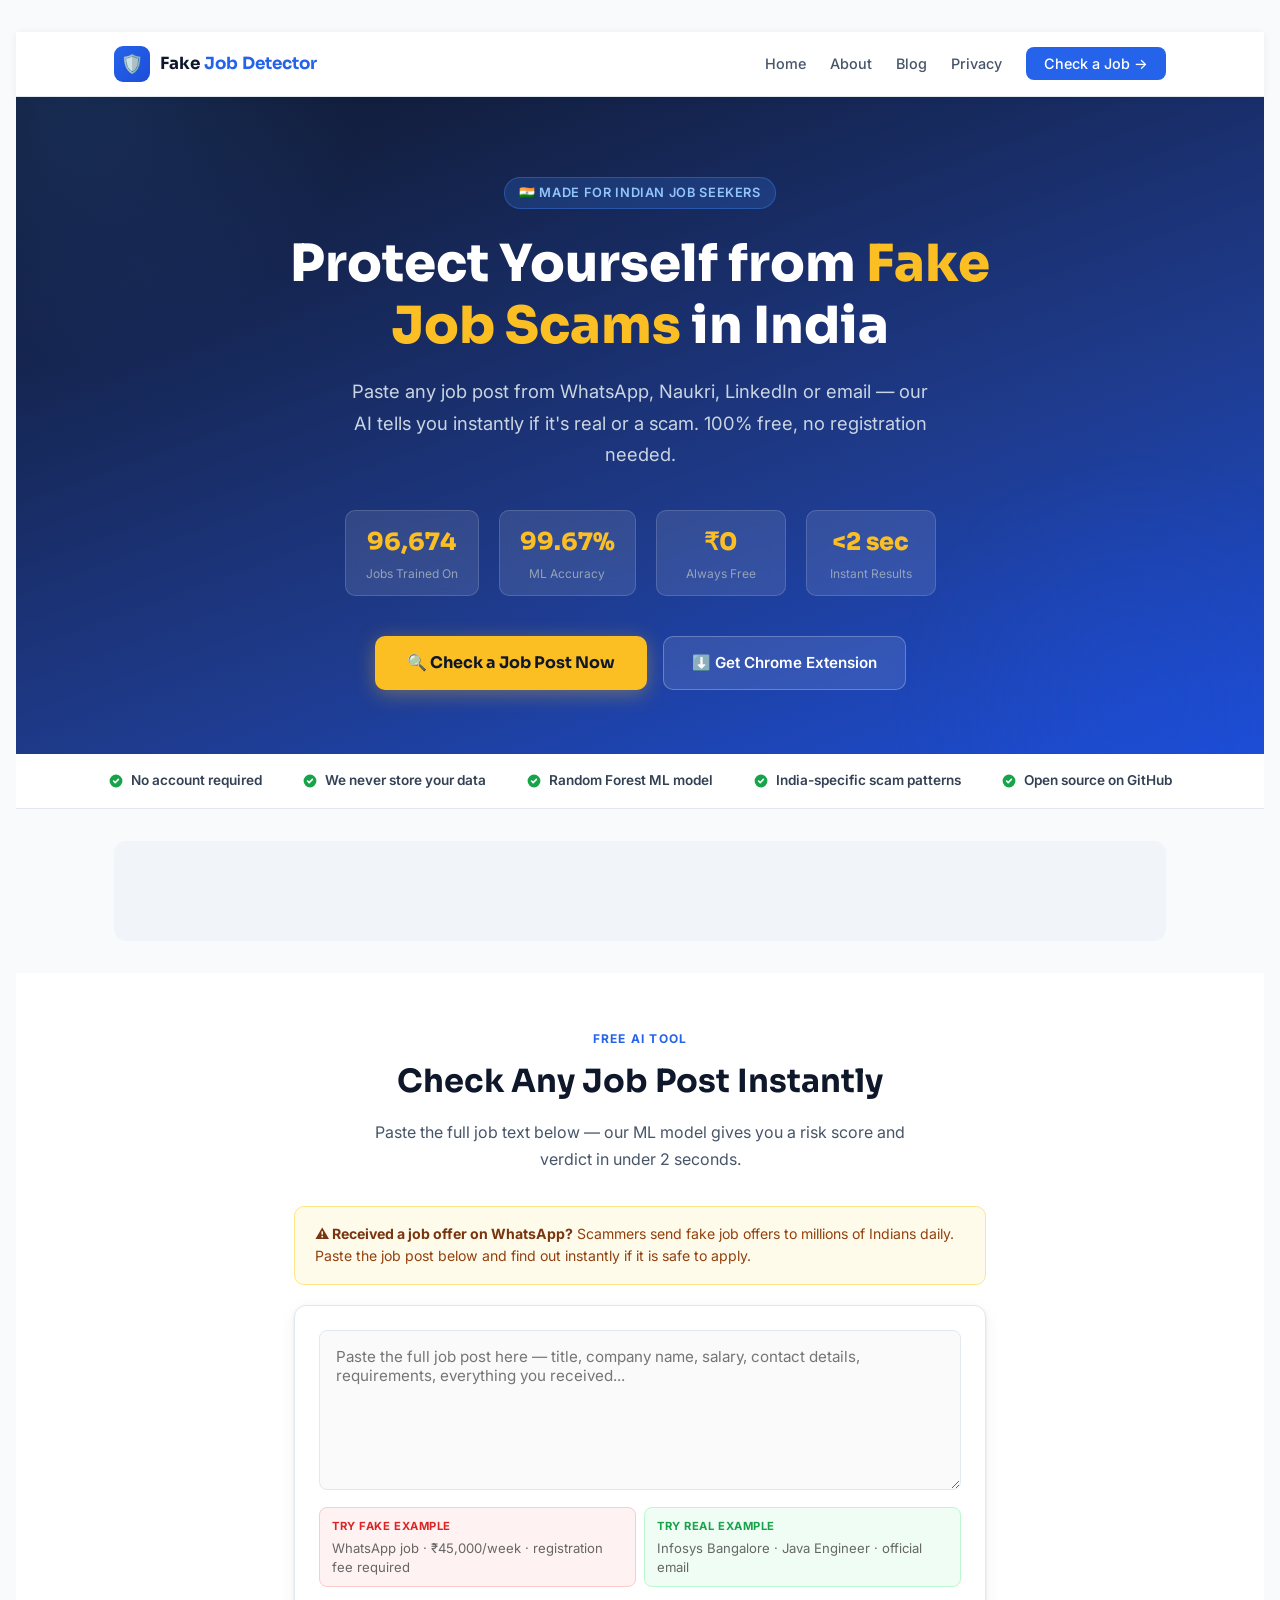
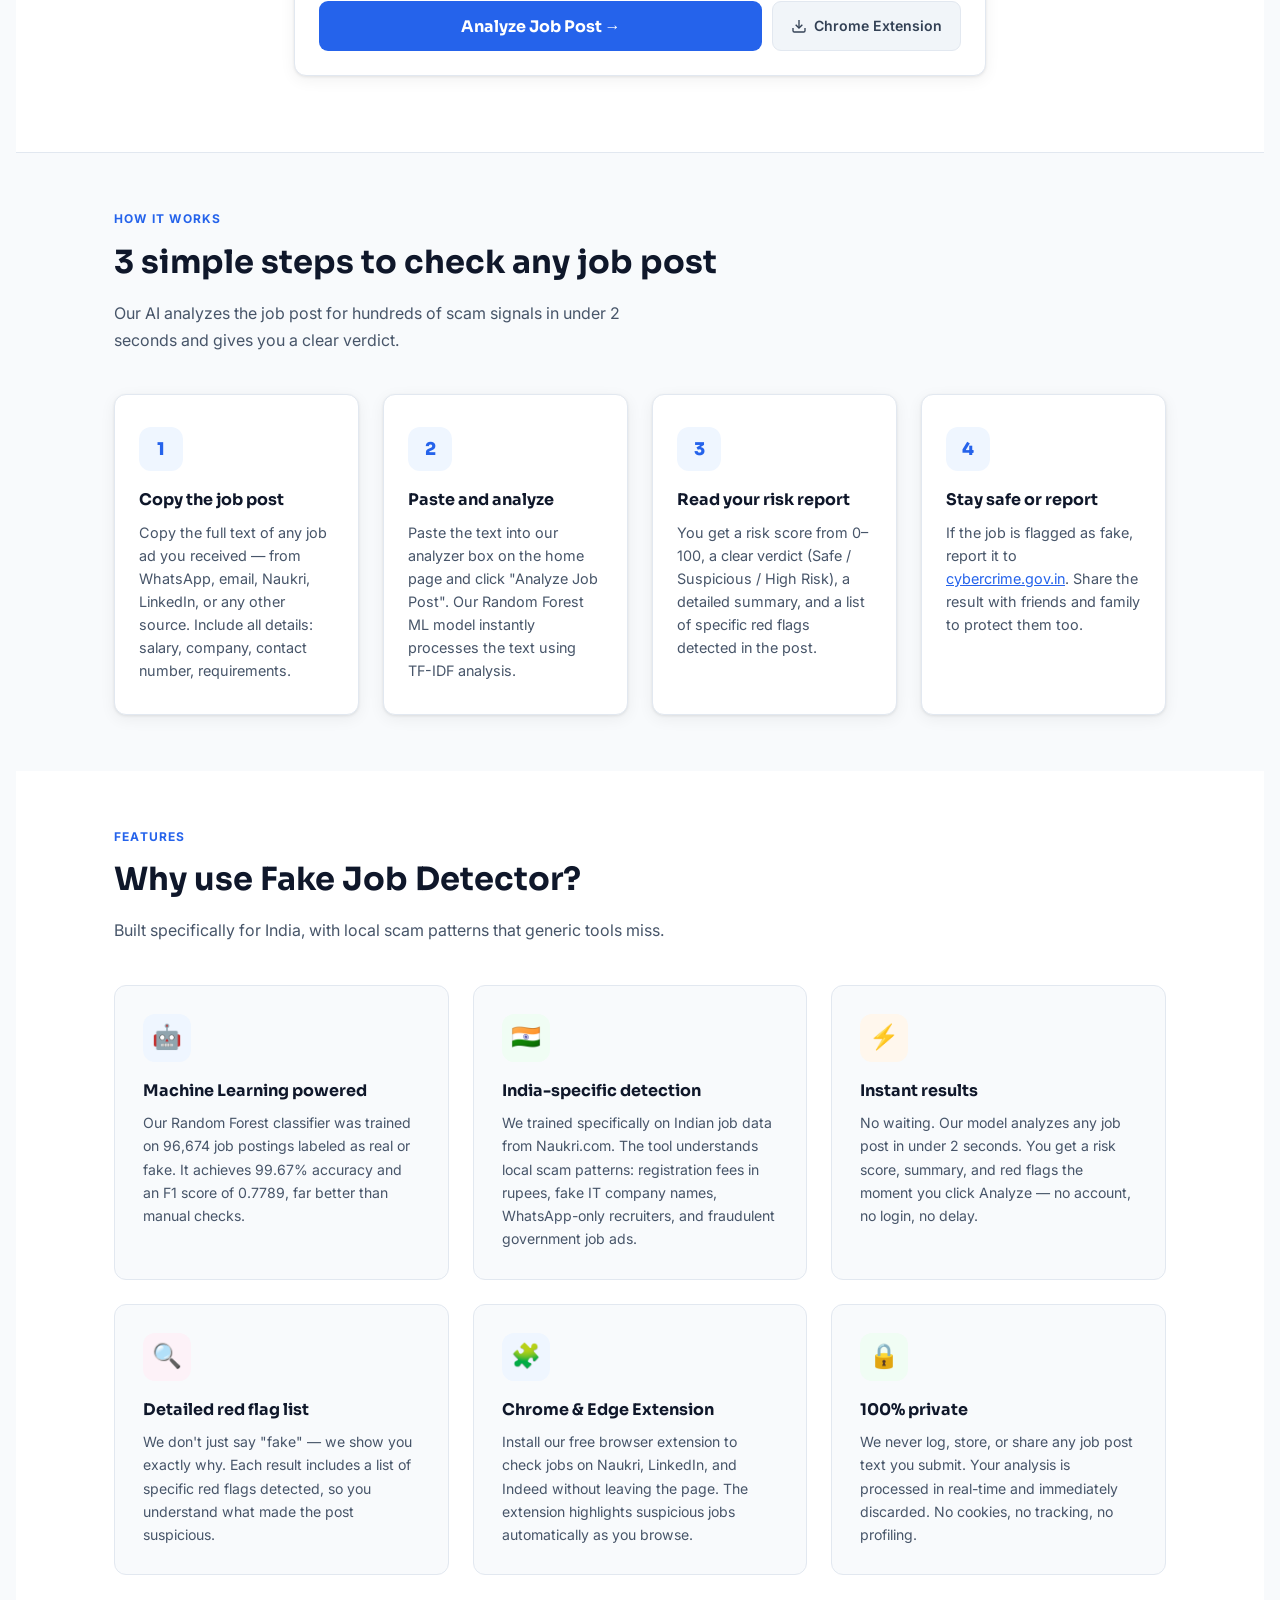
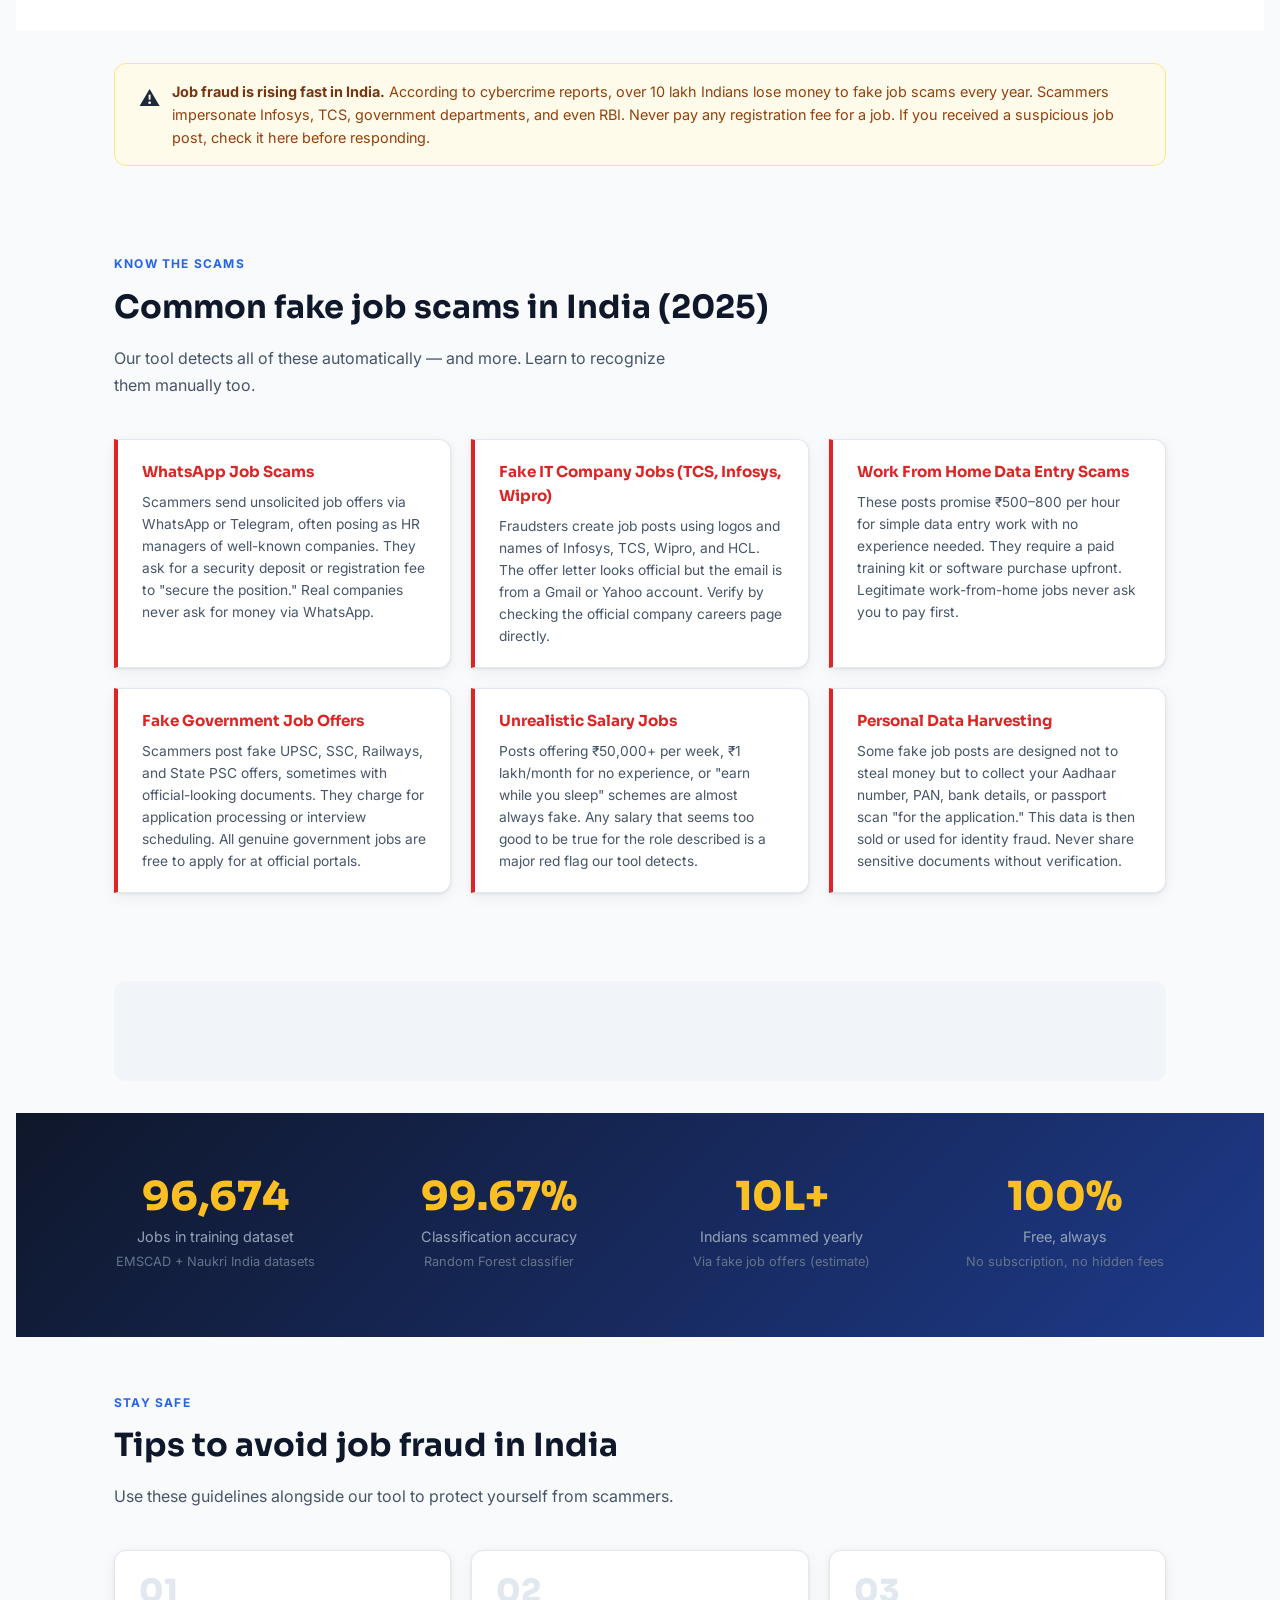
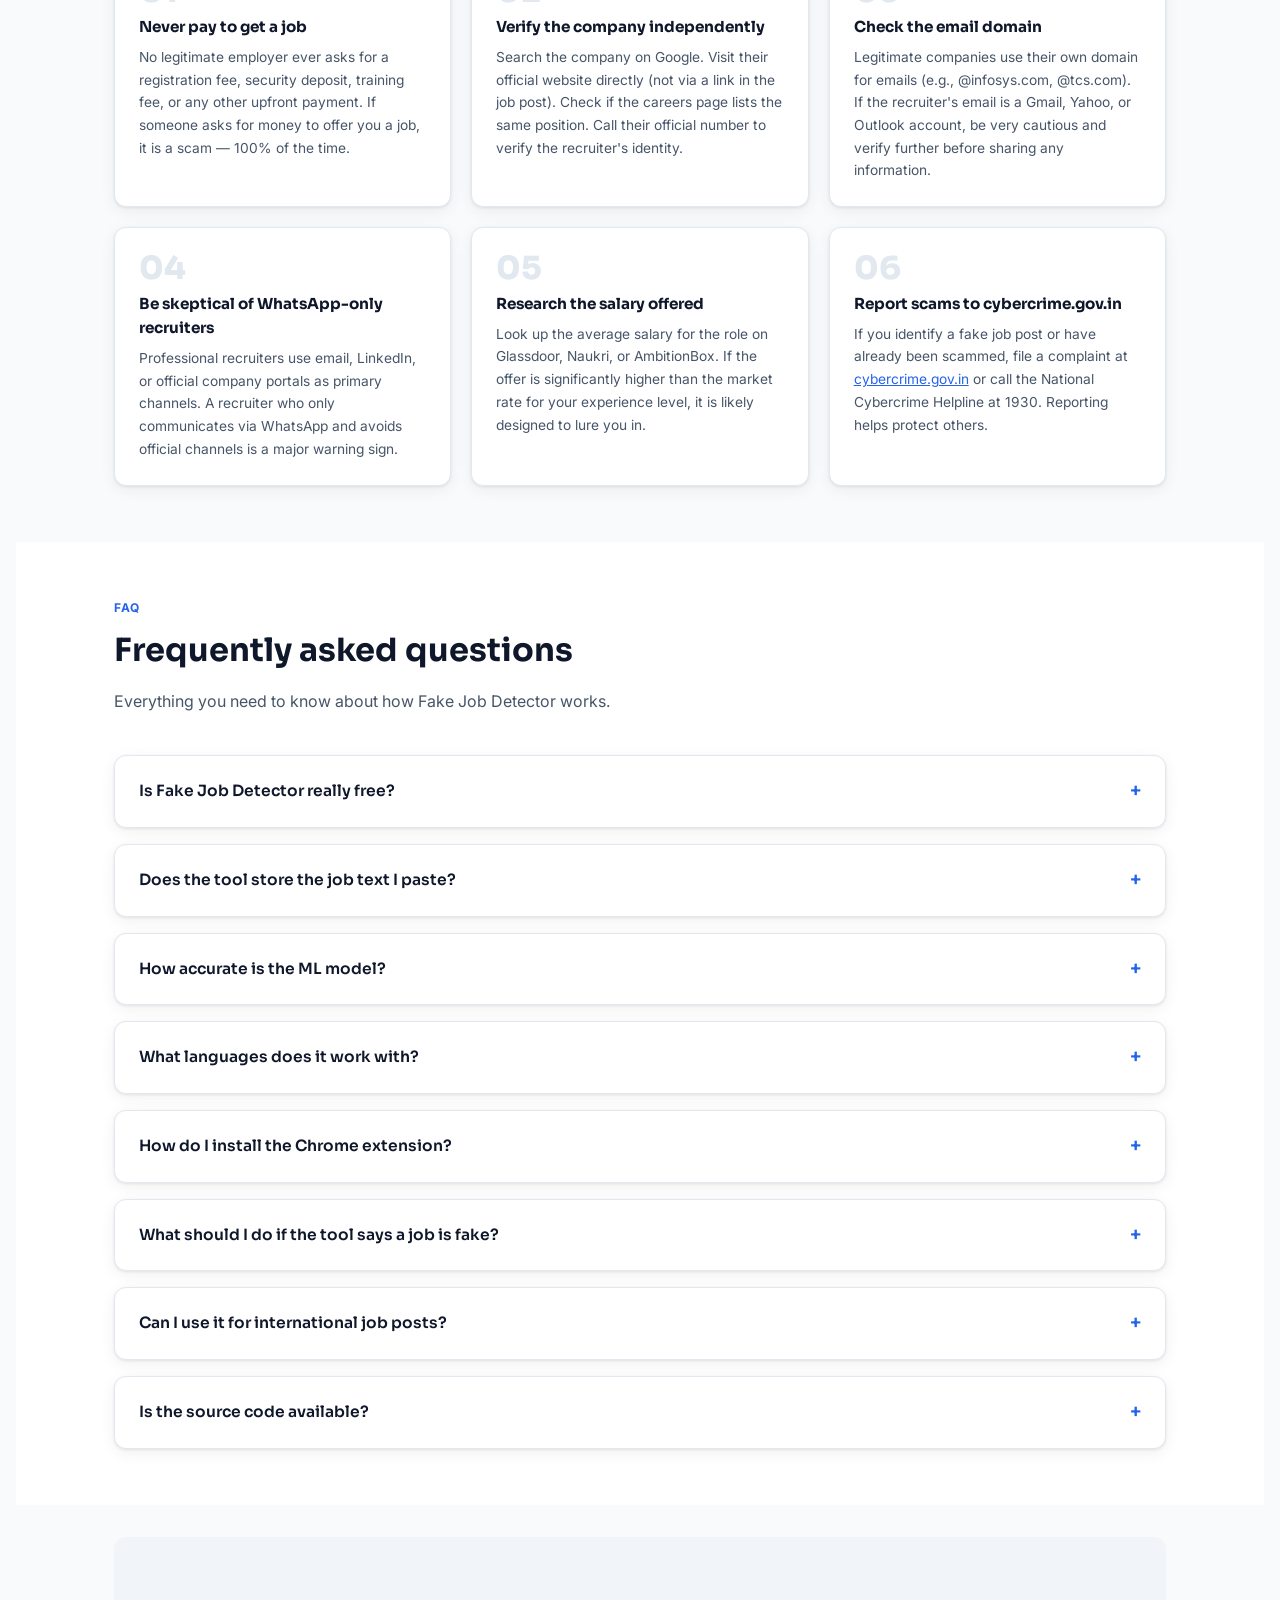
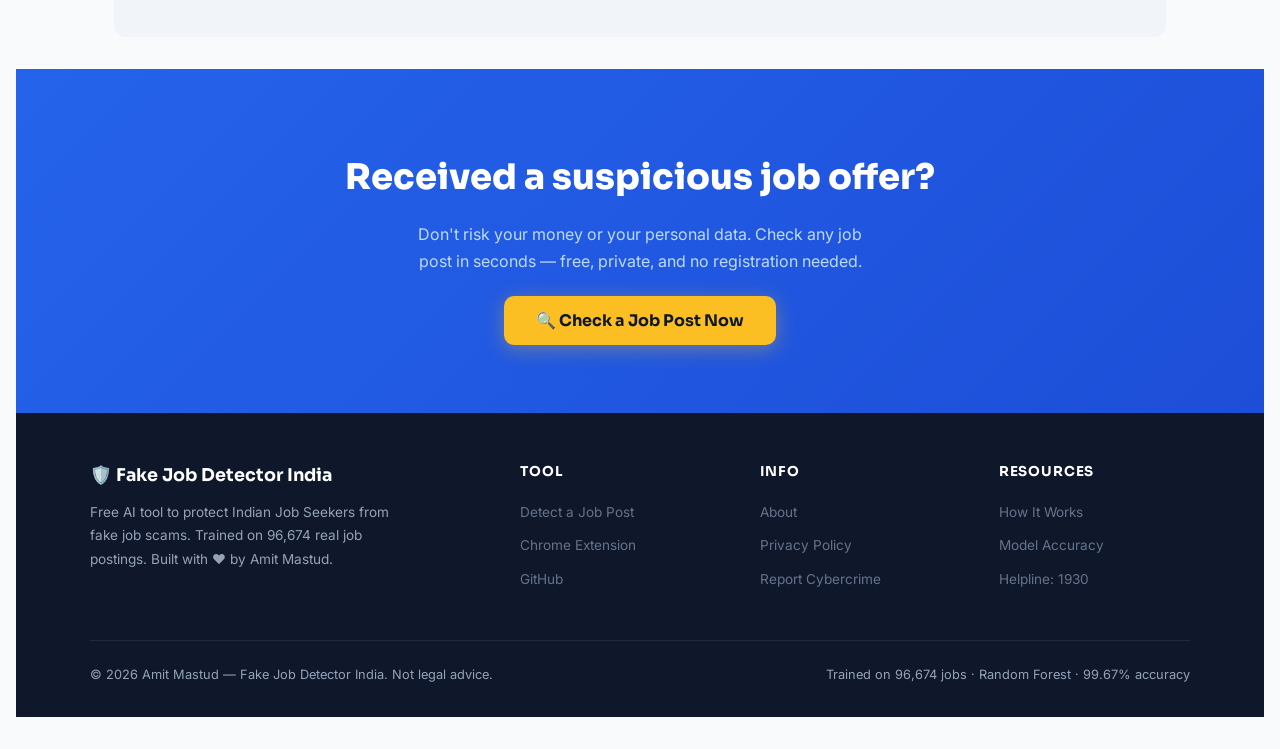
==== commit 0a04fd4f: "Initial" ====
--- a/static/index.html
+++ b/static/index.html
@@ -1,25 +1,37 @@
 <!DOCTYPE html>
 <html lang="en">
 <head>
-  <meta charset="UTF-8"/>
-  <meta name="viewport" content="width=device-width, initial-scale=1.0"/>
+ <meta charset="UTF-8">
+    <meta name="viewport" content="width=device-width, initial-scale=1.0">
   <title>Fake Job Detector India — AI Tool to Detect Fake Job Posts | Free</title>
-  <meta name="description" content="Free AI-powered tool to detect fake job posts in India. Trained on 96,674 real job listings. Instantly check if a Naukri, LinkedIn, WhatsApp or email job offer is real or a scam. 99.67% accuracy."/>
-  <meta name="keywords" content="fake job detector india, job scam checker, naukri fake job, linkedin fake job, job fraud india, whatsapp job scam, fake job post checker, job scam india 2025"/>
-  <meta name="author" content="Amit Mastud"/>
-  <meta name="robots" content="index, follow"/>
+  <meta name="description" content="Detect fake and fraudulent job postings instantly using our AI-powered Machine Learning model. Protect yourself from job scams with advanced analysis. Free fake job detector tool.">
+    <meta name="keywords" content="fake job detection, job fraud detector, fraudulent job postings, job scam detector, fake job detector, ML job analysis, job posting classifier">
+    <meta name="author" content="Amit Mastud">
+    <meta name="robots" content="index, follow">
+    <meta name="language" content="English">
+    <meta name="revisit-after" content="7 days">
   <link rel="canonical" href="https://fake-job-detector-np6q.onrender.com/"/>
 
   <!-- Open Graph -->
-  <meta property="og:type" content="website"/>
+   <meta property="og:title" content="Fake Job Detection Tool - Detect Job Fraud with AI">
+    <meta property="og:description" content="Free ML-powered tool to detect fake and fraudulent job postings in seconds.">
+    <meta property="og:url" content="https://fake-job-detector-np6q.onrender.com/">
+    <meta property="og:type" content="website">
   <meta property="og:title" content="Fake Job Detector India — Check Any Job Post in Seconds"/>
   <meta property="og:description" content="AI-powered tool trained on 96,674 jobs. Paste any job post and get instant risk score, verdict and red flags. Free forever."/>
-  <meta property="og:url" content="https://fake-job-detector-np6q.onrender.com/"/>
   <meta property="og:site_name" content="Fake Job Detector India"/>
 
   <!-- AdSense -->
   <meta name="google-adsense-account" content="ca-pub-4915960792662137"/>
   <script async src="https://pagead2.googlesyndication.com/pagead/js/adsbygoogle.js?client=ca-pub-4915960792662137" crossorigin="anonymous"></script>
+   <meta name="twitter:card" content="summary_large_image">
+    <meta name="twitter:title" content="Fake Job Detection Tool">
+    <meta name="twitter:description" content="Detect fraudulent job postings using AI/ML">
+
+    <!-- Canonical URL -->
+    <link rel="canonical" href="https://fake-job-detector-np6q.onrender.com/">
+
+    <link rel="stylesheet" href="/static/style.css">
 
   <!-- Google Analytics -->
   <script async src="https://www.googletagmanager.com/gtag/js?id=G-6JYHV9CXSN"></script>
@@ -1092,7 +1104,7 @@
     <div class="footer-grid">
       <div class="footer-brand">
         <h3>🛡️ Fake Job Detector India</h3>
-        <p>Free AI tool to protect Indian job seekers from fake job scams. Trained on 96,674 real job postings. Built with ❤️ by Amit Mastud.</p>
+        <p>Free AI tool to protect Indian Job Seekers from fake job scams. Trained on 96,674 real job postings. Built with ❤️ by Amit Mastud.</p>
       </div>
       <div class="footer-col">
         <h4>Tool</h4>
--- a/static/style.css
+++ b/static/style.css
@@ -0,0 +1,173 @@
+* { margin: 0; padding: 0; box-sizing: border-box; }
+
+body {
+  font-family: -apple-system, BlinkMacSystemFont, 'Segoe UI', sans-serif;
+  background: #f0f2f5;
+  color: #1a1a2e;
+  min-height: 100vh;
+  padding: 2rem 1rem;
+}
+
+.container { max-width: 740px; margin: 0 auto; }
+
+.header { text-align: center; margin-bottom: 2rem; }
+.header h1 { font-size: 2rem; font-weight: 700; }
+.header p  { color: #666; margin-top: 0.4rem; font-size: 0.95rem; }
+
+.badges {
+  display: flex; flex-wrap: wrap;
+  justify-content: center; gap: 8px; margin-top: 1rem;
+}
+.badge {
+  background: #e8eaf6; color: #3949ab;
+  padding: 4px 12px; border-radius: 20px;
+  font-size: 0.78rem; font-weight: 500;
+}
+
+.card {
+  background: #fff; border-radius: 14px;
+  padding: 1.5rem; margin-bottom: 1.25rem;
+  border: 1px solid #e4e4e4;
+}
+.card h3 {
+  font-size: 0.78rem; text-transform: uppercase;
+  letter-spacing: 0.07em; color: #999;
+  margin-bottom: 1rem; font-weight: 500;
+}
+@media (max-width: 600px) {
+  .container { padding: 0 0.75rem; }
+  .site-header h1 { font-size: 1.4rem; }
+  .site-header p { font-size: 0.9rem; }
+  ins.adsbygoogle { min-height: 60px !important; }
+}
+textarea {
+  width: 100%; min-height: 200px; resize: vertical;
+  border: 1px solid #e0e0e0; border-radius: 10px;
+  padding: 1rem; font-size: 0.95rem;
+  font-family: inherit; outline: none;
+  background: #fafafa; color: #1a1a2e;
+  transition: border 0.2s;
+}
+textarea:focus { border-color: #5c6bc0; background: #fff; }
+
+.btn-row {
+  display: flex; gap: 0.75rem;
+  margin-top: 1rem; justify-content: flex-end;
+  flex-wrap: wrap;
+}
+.btn-primary {
+  background: #3949ab; color: #fff; border: none;
+  padding: 0.7rem 1.6rem; border-radius: 8px;
+  font-size: 0.95rem; cursor: pointer; font-weight: 500;
+  transition: background 0.2s;
+}
+.btn-primary:hover { background: #283593; }
+
+.btn-secondary {
+  background: #fff; color: #3949ab;
+  border: 1px solid #c5cae9; padding: 0.7rem 1.2rem;
+  border-radius: 8px; font-size: 0.9rem; cursor: pointer;
+  transition: background 0.2s;
+}
+.btn-secondary:hover { background: #f0f2ff; }
+
+#loading { text-align: center; padding: 2rem; color: #888; }
+.spinner {
+  width: 36px; height: 36px; border: 3px solid #e0e0e0;
+  border-top-color: #3949ab; border-radius: 50%;
+  animation: spin 0.8s linear infinite; margin: 0 auto 1rem;
+}
+@keyframes spin { to { transform: rotate(360deg); } }
+
+.score-card {
+  display: flex; align-items: center; gap: 1.5rem;
+  background: #fff; border-radius: 14px; padding: 1.5rem;
+  margin-bottom: 1.25rem; border: 1px solid #e4e4e4;
+}
+.score-circle {
+  width: 90px; height: 90px; border-radius: 50%;
+  display: flex; flex-direction: column;
+  align-items: center; justify-content: center;
+  flex-shrink: 0; color: #fff;
+}
+.score-circle span { font-size: 1.8rem; font-weight: 700; line-height: 1; }
+.score-circle small { font-size: 0.7rem; opacity: 0.85; margin-top: 2px; }
+
+.score-info h2 { font-size: 1.4rem; font-weight: 700; }
+.score-info p  { color: #777; font-size: 0.88rem; margin-top: 4px; }
+.ml-conf { color: #3949ab !important; font-size: 0.82rem !important; margin-top: 6px !important; }
+
+.green { background: #2e7d32; }
+.amber { background: #e65100; }
+.red   { background: #c62828; }
+
+.flag-item {
+  display: flex; gap: 10px; align-items: flex-start;
+  padding: 10px 0; border-bottom: 1px solid #f5f5f5;
+}
+.flag-item:last-child { border-bottom: none; }
+
+.flag-dot {
+  width: 10px; height: 10px; border-radius: 50%;
+  margin-top: 5px; flex-shrink: 0;
+}
+.dot-high     { background: #c62828; }
+.dot-medium   { background: #e65100; }
+.dot-low      { background: #f9a825; }
+.dot-positive { background: #2e7d32; }
+
+.flag-text { font-size: 0.9rem; line-height: 1.5; color: #1a1a2e; }
+.flag-meta { font-size: 0.75rem; color: #bbb; margin-top: 2px; }
+
+.missing-grid { display: flex; flex-wrap: wrap; gap: 8px; }
+.missing-tag {
+  background: #fafafa; border: 1px solid #eee;
+  border-radius: 6px; padding: 5px 10px;
+  font-size: 0.82rem; color: #888;
+}
+
+.hidden { display: none; }
+.seo-content {
+    max-width: 900px;
+    margin: 0 auto 40px;
+    padding: 20px;
+    font-family: 'Arial', sans-serif;
+    line-height: 1.6;
+    color: #333;
+}
+
+.seo-content h1 {
+    font-size: 2.5em;
+    color: #1a73e8;
+    margin-bottom: 15px;
+    font-weight: bold;
+}
+
+.seo-content h2 {
+    font-size: 1.8em;
+    color: #1a73e8;
+    margin-top: 30px;
+    margin-bottom: 10px;
+}
+
+.seo-content h3 {
+    font-size: 1.3em;
+    color: #333;
+    margin-top: 20px;
+}
+
+.seo-content p {
+    font-size: 1em;
+    margin-bottom: 15px;
+    color: #555;
+}
+
+.seo-content ul {
+    margin-left: 20px;
+    margin-bottom: 20px;
+}
+
+.seo-content li {
+    margin-bottom: 10px;
+    font-size: 1em;
+}
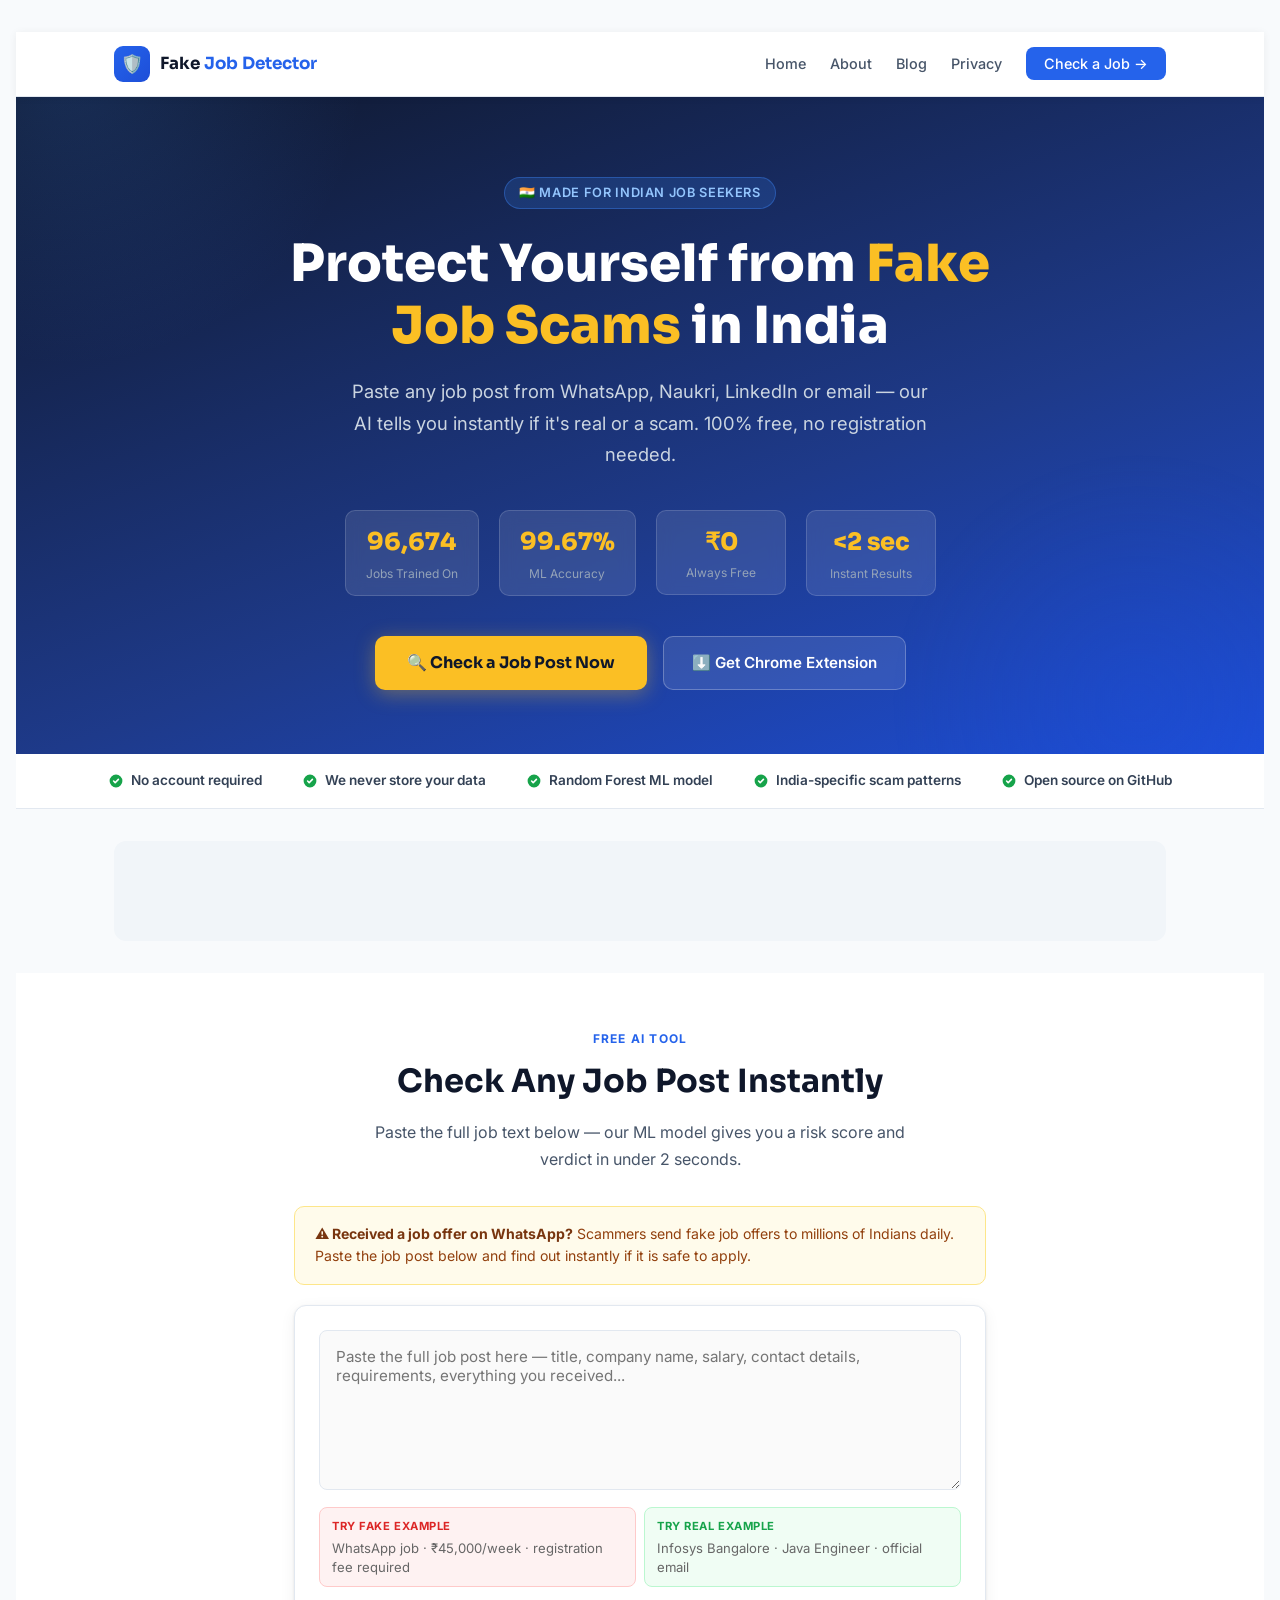
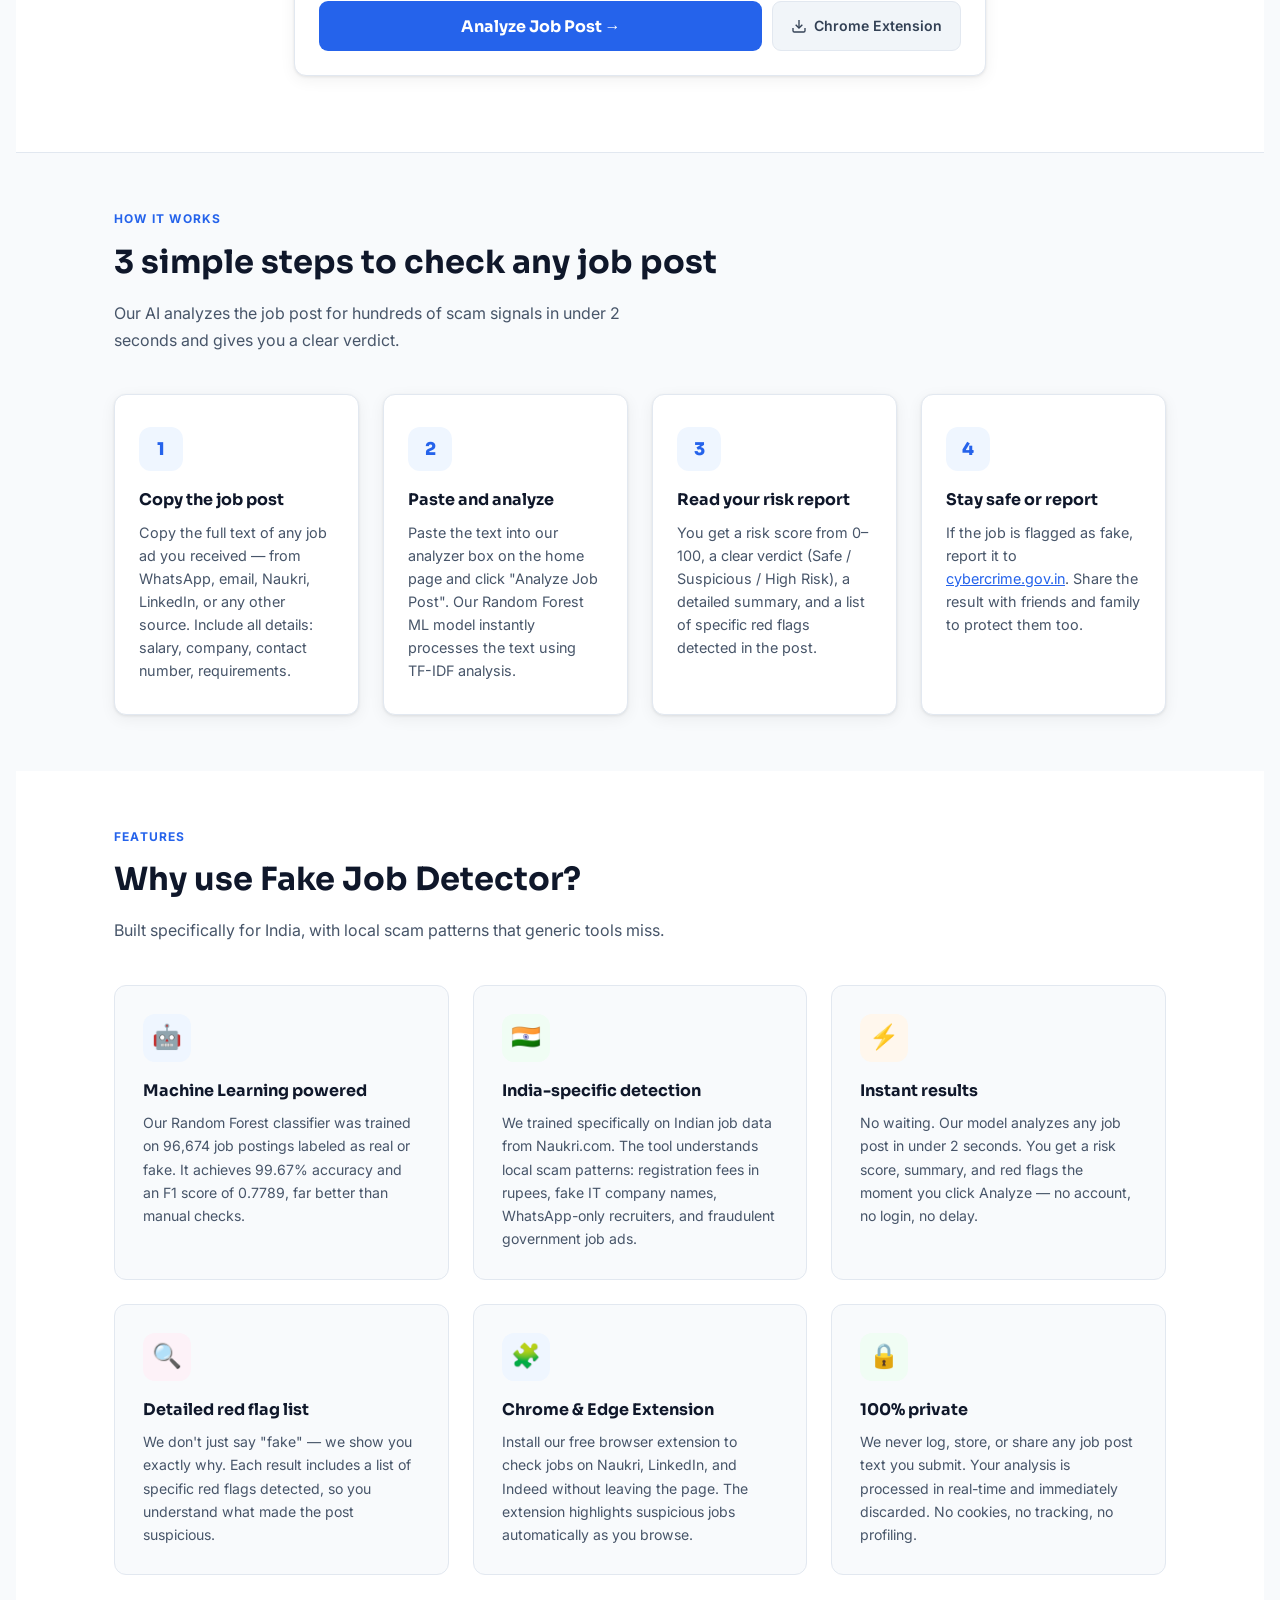
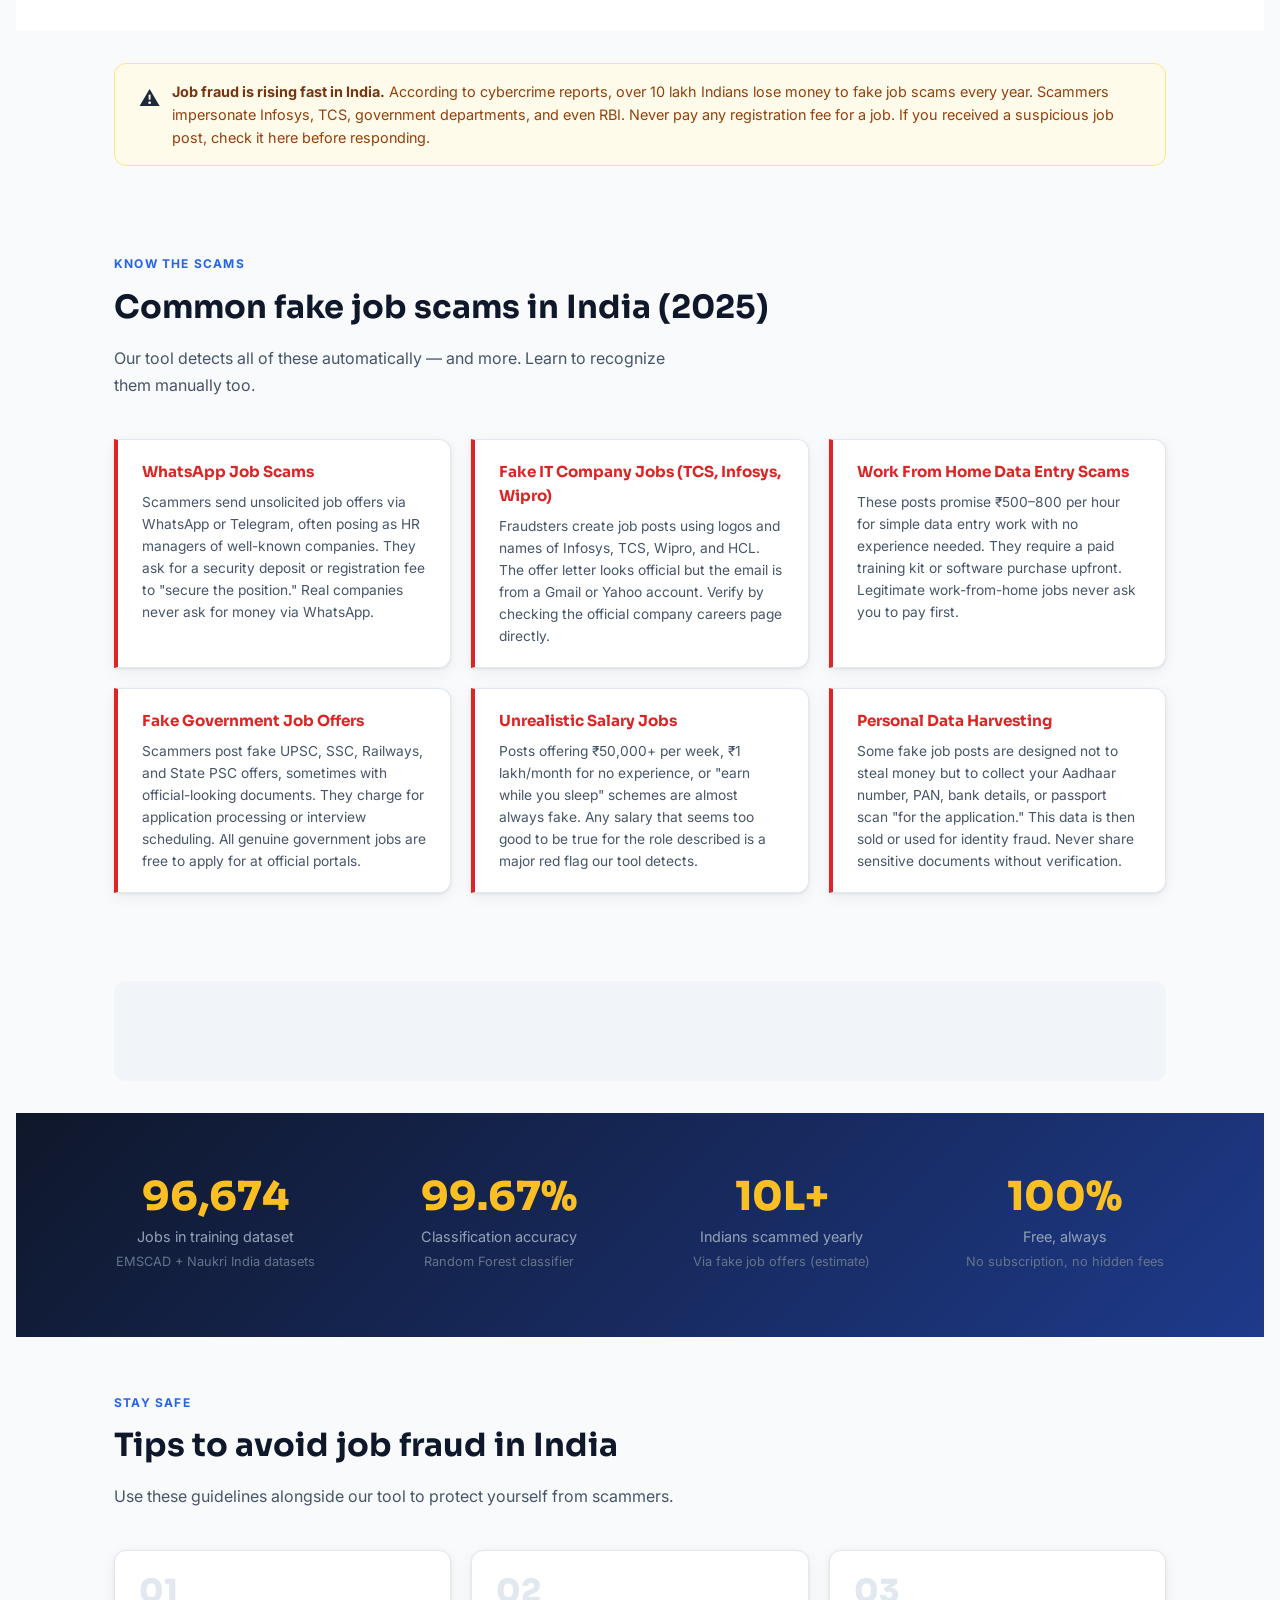
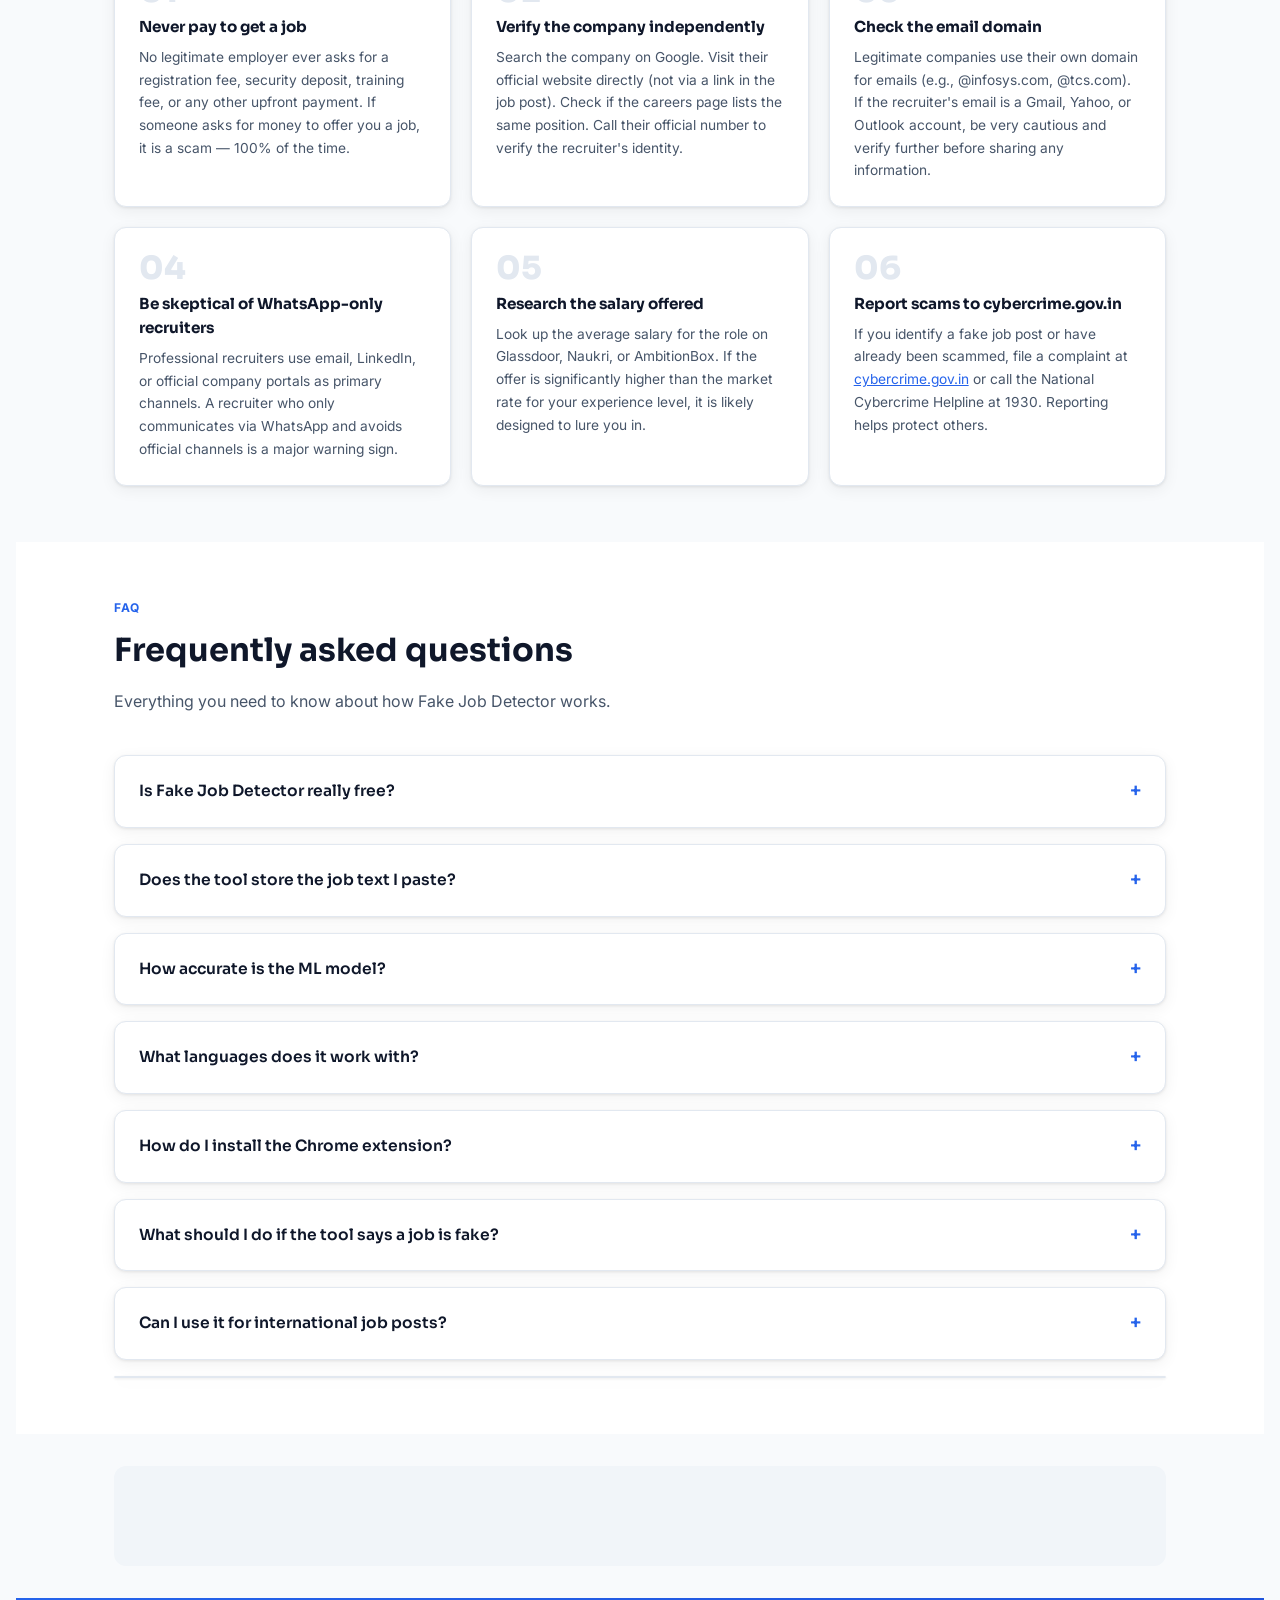
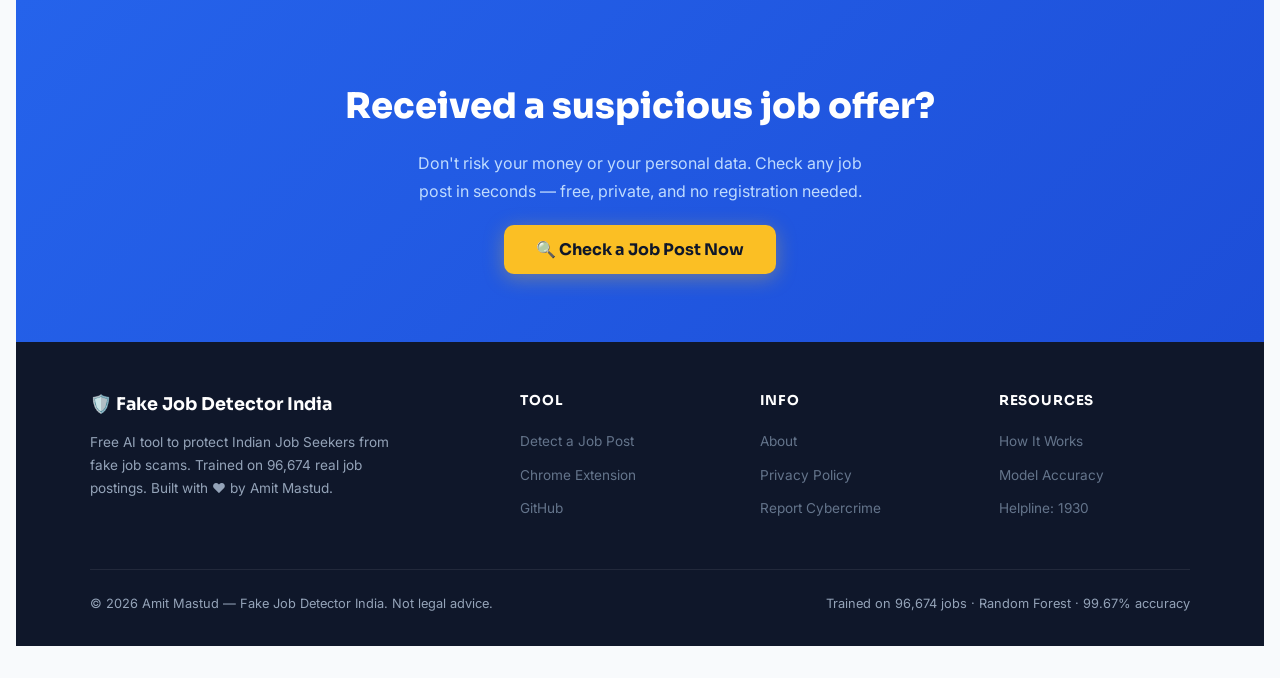
==== commit 7fda06eb: "Fix FAQ extension install instructions to Chrome Web Store" ====
--- a/static/index.html
+++ b/static/index.html
@@ -1,5 +1,5 @@
 <!DOCTYPE html>
-<html lang="en">
+<html lang="en" xmlns:https="http://www.w3.org/1999/xhtml">
 <head>
  <meta charset="UTF-8">
     <meta name="viewport" content="width=device-width, initial-scale=1.0">
@@ -679,7 +679,7 @@
   </div>
   <div class="hero-btn-group">
     <a href="#analyzer" class="btn-hero-primary">🔍 Check a Job Post Now</a>
-    <a href="/static/extension.zip" download class="btn-hero-secondary">⬇️ Get Chrome Extension</a>
+    <a href="https://chromewebstore.google.com/detail/fake-job-detector-india/bciiilkcfiggdnmkdglookmddfjpagjm" target="_blank" class="btn-hero-secondary">⬇️ Get Chrome Extension</a>
   </div>
 </section>
 
@@ -755,7 +755,7 @@
 
       <div style="display:flex;gap:10px;flex-wrap:wrap;">
         <button onclick="analyze()" style="flex:1;background:var(--blue);color:#fff;font-family:'Sora',sans-serif;font-weight:700;font-size:1rem;padding:13px 24px;border:none;border-radius:9px;cursor:pointer;transition:background .2s;" onmouseover="this.style.background='#1d4ed8'" onmouseout="this.style.background='var(--blue)'">Analyze Job Post →</button>
-        <a href="/static/extension.zip" download style="display:flex;align-items:center;gap:7px;background:var(--gray-100);color:var(--gray-700);font-size:.88rem;font-weight:600;padding:13px 18px;border-radius:9px;text-decoration:none;border:1px solid var(--gray-200);transition:background .2s;" onmouseover="this.style.background='var(--gray-200)'" onmouseout="this.style.background='var(--gray-100)'">
+        <a href="https://chromewebstore.google.com/detail/fake-job-detector-india/bciiilkcfiggdnmkdglookmddfjpagjm" target="_blank" style="display:flex;align-items:center;gap:7px;background:var(--gray-100);color:var(--gray-700);font-size:.88rem;font-weight:600;padding:13px 18px;border-radius:9px;text-decoration:none;border:1px solid var(--gray-200);transition:background .2s;" onmouseover="this.style.background='var(--gray-200)'" onmouseout="this.style.background='var(--gray-100)'">
           <svg width="16" height="16" viewBox="0 0 24 24" fill="none" stroke="currentColor" stroke-width="2"><path d="M21 15v4a2 2 0 0 1-2 2H5a2 2 0 0 1-2-2v-4"/><polyline points="7 10 12 15 17 10"/><line x1="12" y1="15" x2="12" y2="3"/></svg>
           Chrome Extension
         </a>
@@ -1060,7 +1060,7 @@
       </div>
       <div class="faq-item" onclick="this.classList.toggle('open')">
         <div class="faq-q">How do I install the Chrome extension? <span class="faq-icon">+</span></div>
-        <div class="faq-a">Download the extension ZIP from this website. Extract the folder. Open Chrome and go to chrome://extensions. Enable "Developer mode" in the top-right. Click "Load unpacked" and select the extracted extension folder. The extension will then appear in your browser and auto-detect fake jobs on Naukri and LinkedIn as you browse.</div>
+       <div class="faq-a">Visit the <a href="https://chromewebstore.google.com/detail/fake-job-detector-india/bciiilkcfiggdnmkdglookmddfjpagjm" target="_blank" style="color:var(--blue);">Chrome Web Store page</a> and click "Add to Chrome". The extension will install automatically and start detecting fake jobs on Naukri, LinkedIn, and Indeed as you browse — no setup needed.</div>
       </div>
       <div class="faq-item" onclick="this.classList.toggle('open')">
         <div class="faq-q">What should I do if the tool says a job is fake? <span class="faq-icon">+</span></div>
@@ -1071,9 +1071,7 @@
         <div class="faq-a">Yes. While the tool is optimized for India, the EMSCAD dataset includes global job postings, so it can detect fake international jobs too. The India-specific rule layer (registration fees, fake IT company names, etc.) will apply only to relevant patterns.</div>
       </div>
       <div class="faq-item" onclick="this.classList.toggle('open')">
-        <div class="faq-q">Is the source code available? <span class="faq-icon">+</span></div>
-        <div class="faq-a">Yes. The complete source code — including the ML training pipeline, Flask backend, and Chrome extension — is available on <a href="https://github.com/Amit05-M/fake-job-detector" target="_blank" style="color:var(--blue);">GitHub</a>. The project is open source.</div>
-      </div>
+  </div>
     </div>
   </div>
 </section>
@@ -1110,7 +1108,8 @@
         <h4>Tool</h4>
         <ul>
           <li><a href="/">Detect a Job Post</a></li>
-          <li><a href="/static/extension.zip" download>Chrome Extension</a></li>
+
+         <li><a href="https://chromewebstore.google.com/detail/fake-job-detector-india/bciiilkcfiggdnmkdglookmddfjpagjm" target="_blank">Chrome Extension</a></li>
           <li><a href="https://github.com/Amit05-M/fake-job-detector" target="_blank">GitHub</a></li>
         </ul>
       </div>
